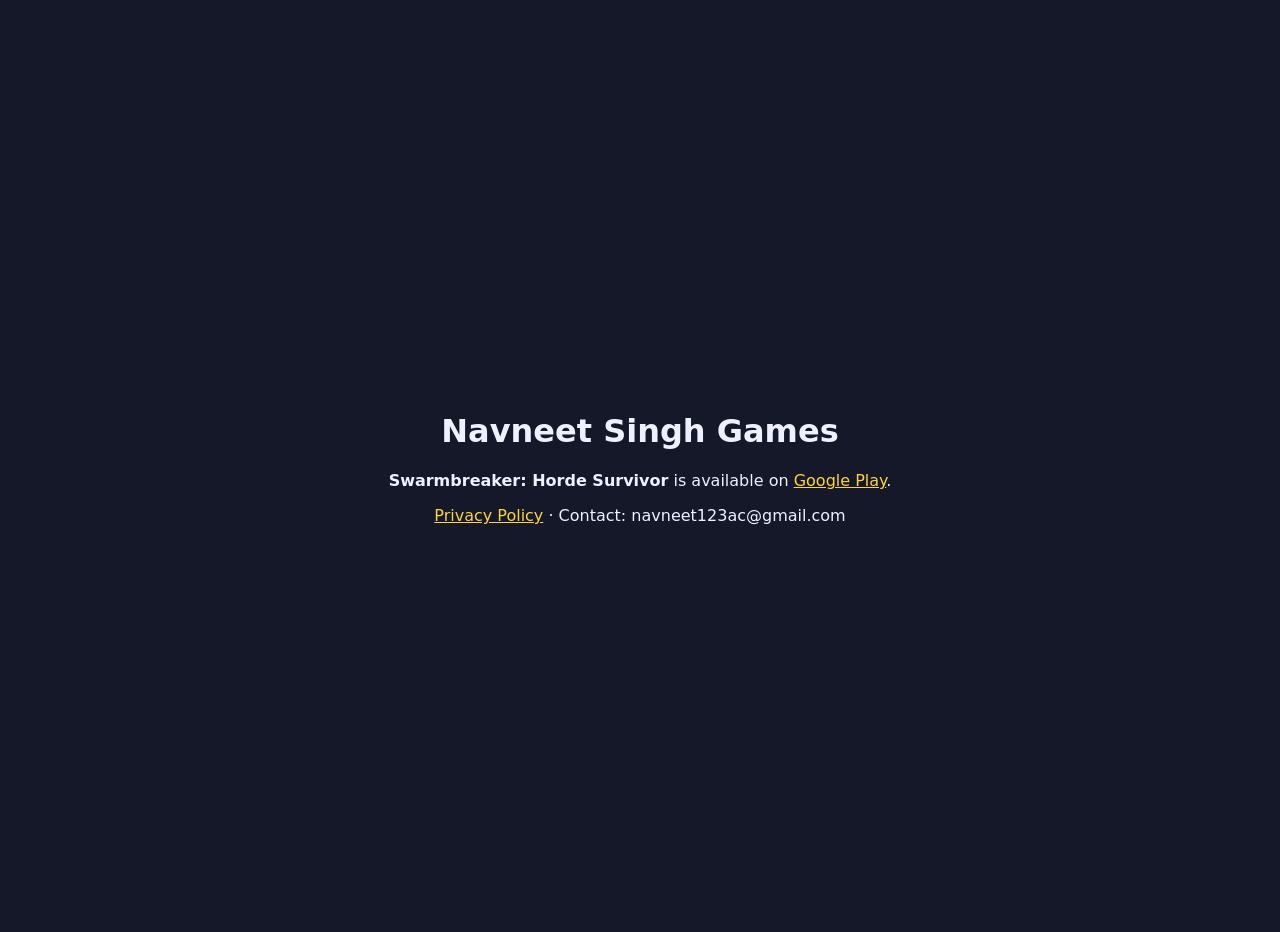
==== index.html @ 2e2926f9 "Developer website with app-ads.txt for AdMob Co-Authored-By: Claude Opus 5.5 <noreply@anthropic.com>" ====
<!doctype html>
<html lang="en">
<head>
<meta charset="utf-8">
<meta name="viewport" content="width=device-width,initial-scale=1">
<title>Navneet Singh Games</title>
<style>
  body { margin: 0; min-height: 100vh; display: flex; align-items: center; justify-content: center; background: #151829; color: #eef1ff; font-family: system-ui, sans-serif; text-align: center; padding: 16px; }
  a { color: #ffd23f; }
</style>
</head>
<body>
<main>
  <h1>Navneet Singh Games</h1>
  <p><b>Swarmbreaker: Horde Survivor</b> is available on
    <a href="https://play.google.com/store/apps/details?id=com.navneet.swarmbreaker">Google Play</a>.</p>
  <p><a href="https://sites.google.com/view/swarmbreakerprivacypolicy/home">Privacy Policy</a> · Contact: navneet123ac@gmail.com</p>
</main>
</body>
</html>
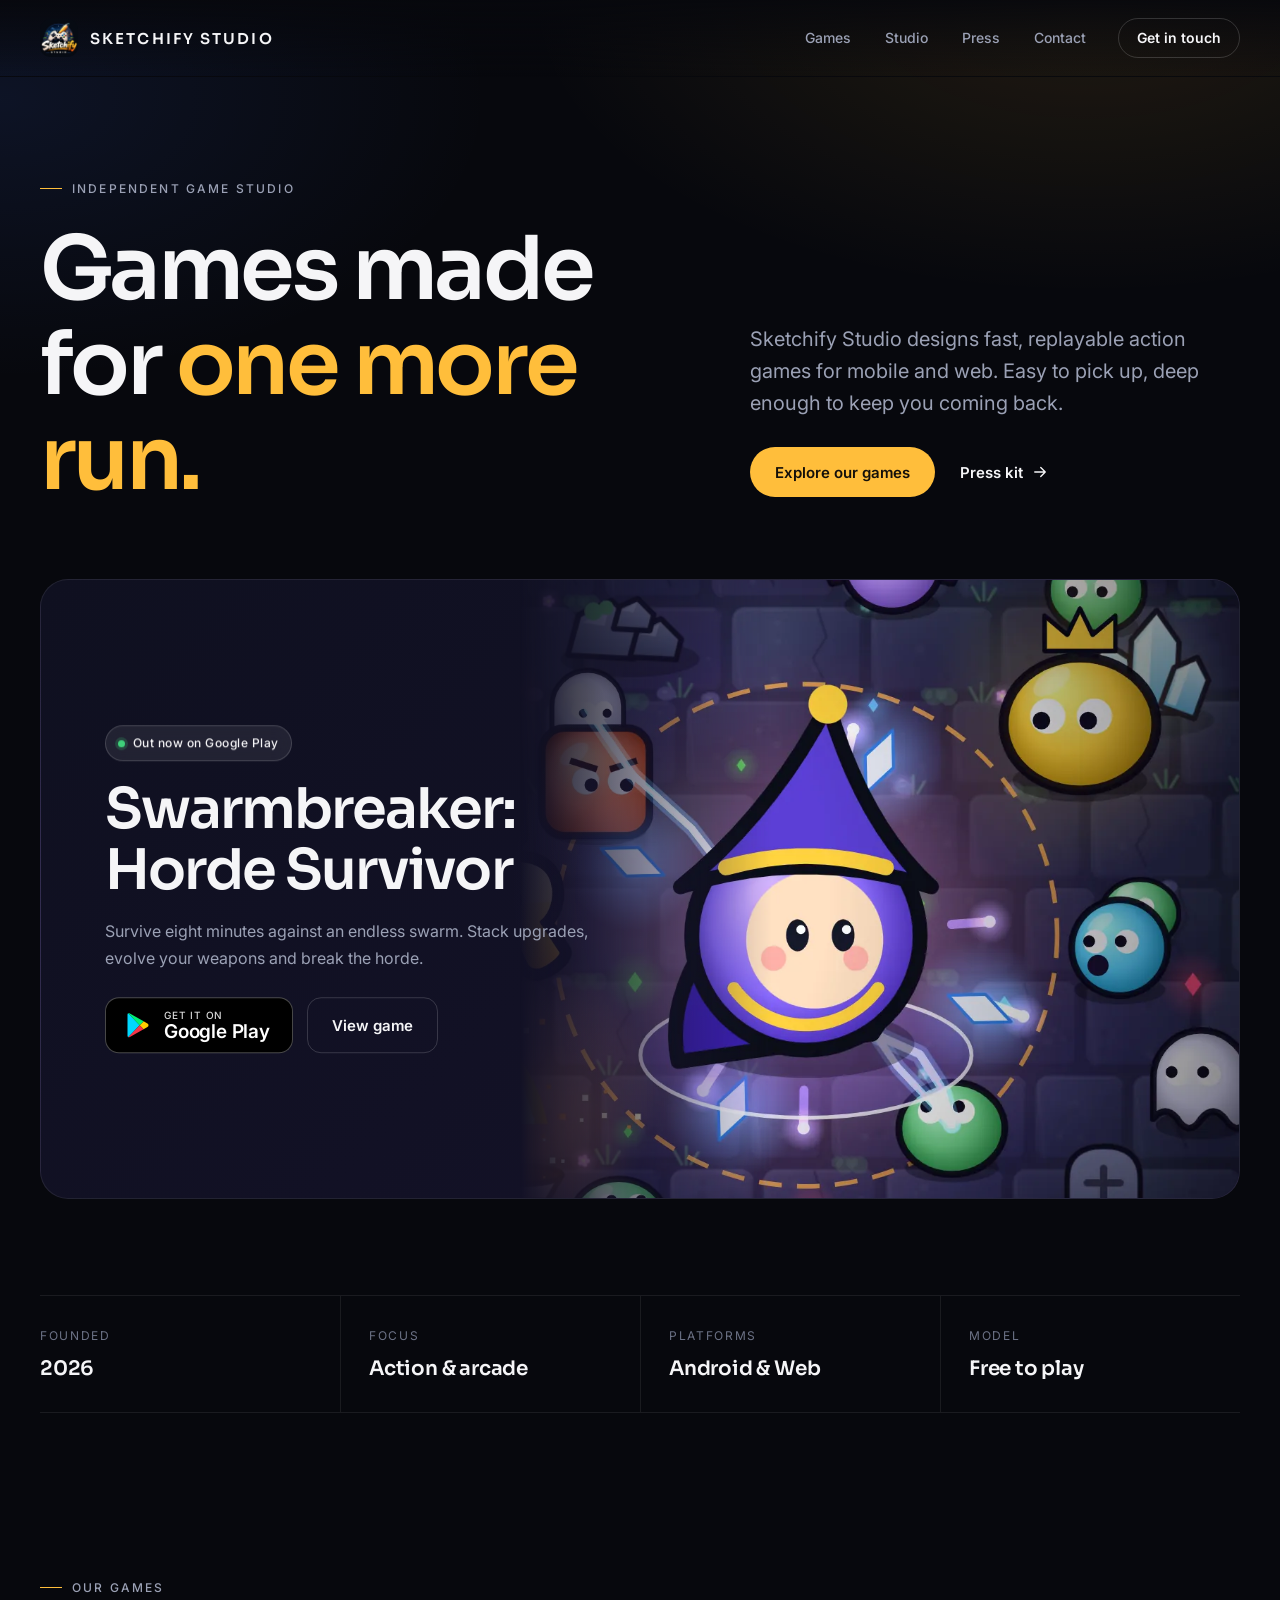
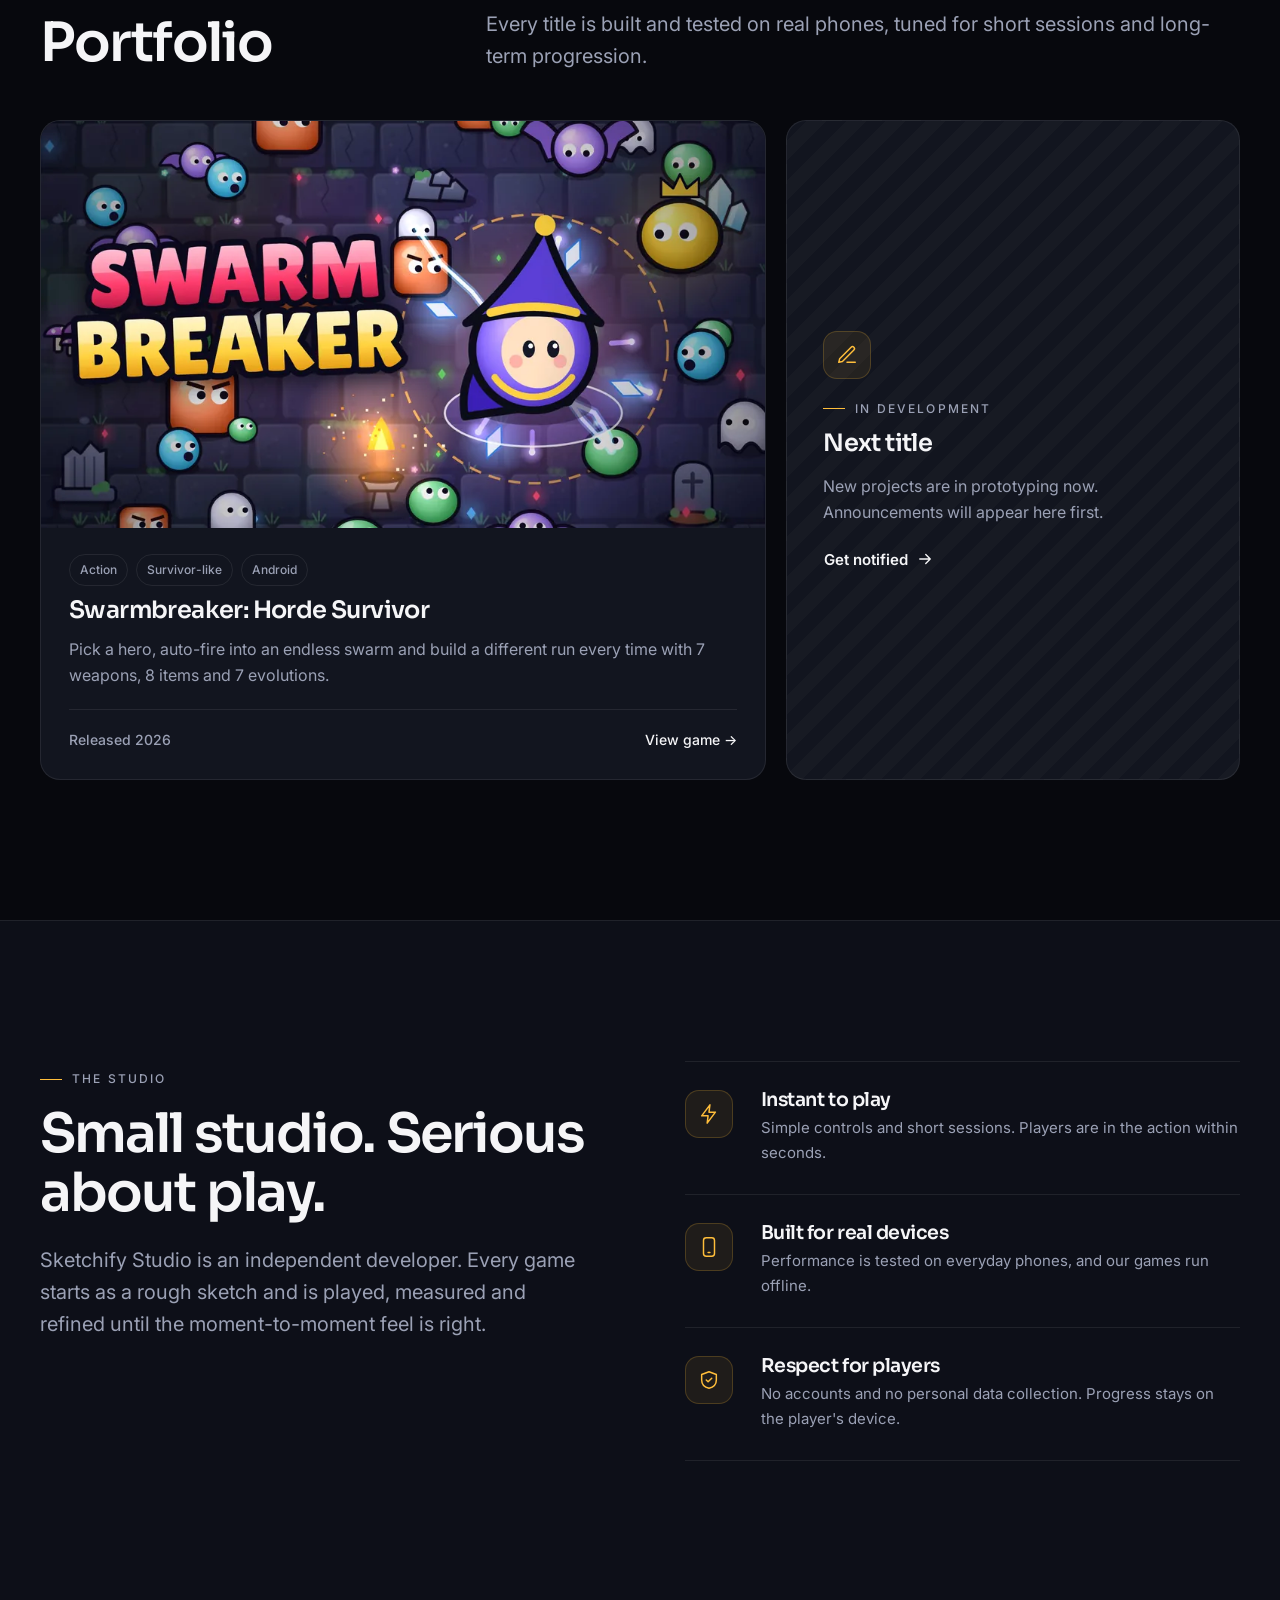
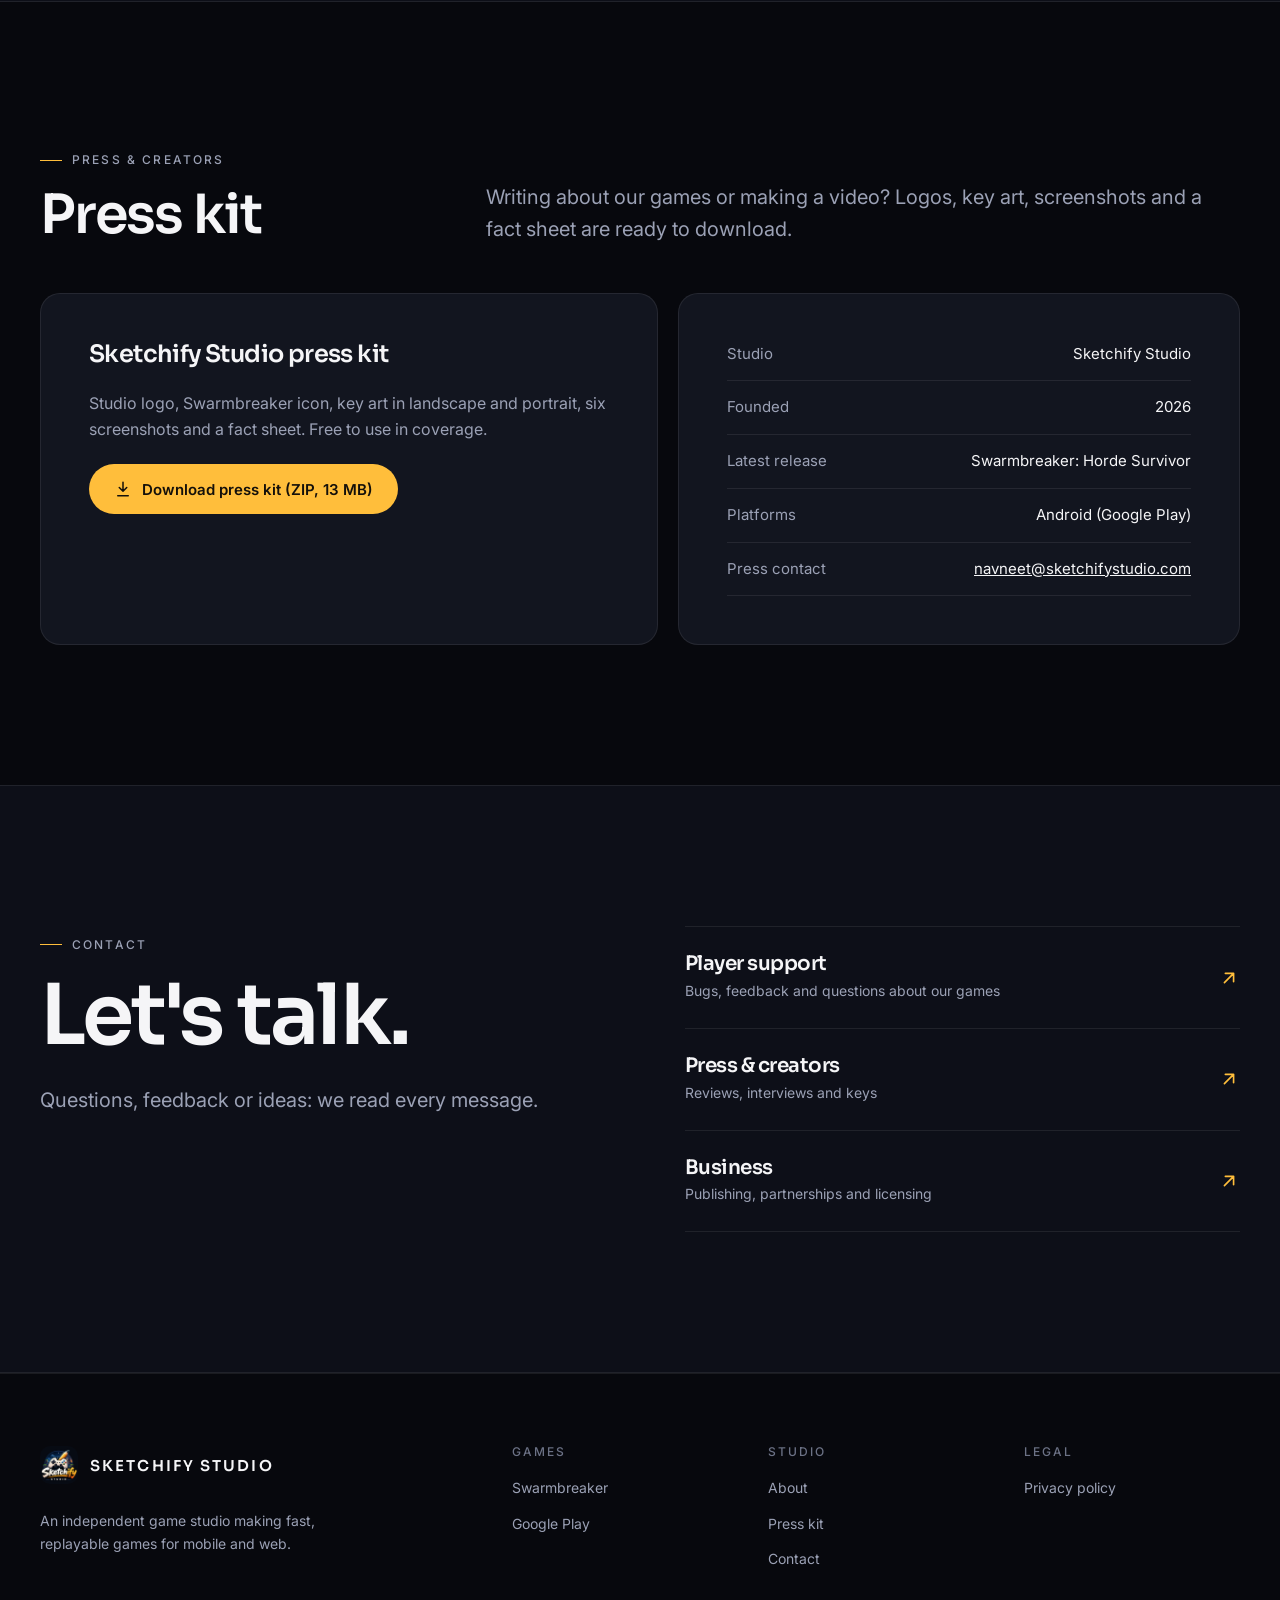
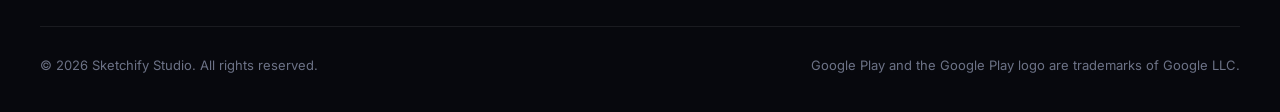
==== commit 97ab6961: "Sketchify Studio website on sketchifystudio.com Studio home page, Swarmbreaker game page with traile" ====
--- a/index.html
+++ b/index.html
@@ -3,18 +3,243 @@
 <head>
 <meta charset="utf-8">
 <meta name="viewport" content="width=device-width,initial-scale=1">
-<title>Navneet Singh Games</title>
-<style>
-  body { margin: 0; min-height: 100vh; display: flex; align-items: center; justify-content: center; background: #151829; color: #eef1ff; font-family: system-ui, sans-serif; text-align: center; padding: 16px; }
-  a { color: #ffd23f; }
-</style>
+<title>Sketchify Studio · Independent Game Studio</title>
+<meta name="description" content="Sketchify Studio is an independent game studio making fast, replayable action games for mobile and web. Play Swarmbreaker: Horde Survivor, out now on Google Play.">
+<meta name="theme-color" content="#07080d">
+<meta name="color-scheme" content="dark">
+<link rel="canonical" href="https://sketchifystudio.com/">
+<meta property="og:url" content="https://sketchifystudio.com/">
+<link rel="icon" href="favicon.png" type="image/png">
+<link rel="apple-touch-icon" href="apple-touch-icon.png">
+
+<meta property="og:type" content="website">
+<meta property="og:site_name" content="Sketchify Studio">
+<meta property="og:title" content="Sketchify Studio · Independent Game Studio">
+<meta property="og:description" content="Fast, replayable action games for mobile and web. Swarmbreaker: Horde Survivor is out now on Google Play.">
+<meta property="og:image" content="https://sketchifystudio.com/assets/img/og-image.jpg">
+<meta name="twitter:card" content="summary_large_image">
+
+<link rel="preconnect" href="https://fonts.googleapis.com">
+<link rel="preconnect" href="https://fonts.gstatic.com" crossorigin>
+<link href="https://fonts.googleapis.com/css2?family=Inter:wght@400;500;600&family=Sora:wght@500;600;700&display=swap" rel="stylesheet">
+<link rel="stylesheet" href="assets/site.css">
+
+<script type="application/ld+json">
+{
+  "@context": "https://schema.org",
+  "@type": "Organization",
+  "name": "Sketchify Studio",
+  "foundingDate": "2026",
+  "url": "https://sketchifystudio.com/",
+  "logo": "https://sketchifystudio.com/assets/img/sketchify-logo.webp",
+  "email": "navneet@sketchifystudio.com"
+}
+</script>
 </head>
 <body>
-<main>
-  <h1>Navneet Singh Games</h1>
-  <p><b>Swarmbreaker: Horde Survivor</b> is available on
-    <a href="https://play.google.com/store/apps/details?id=com.navneet.swarmbreaker">Google Play</a>.</p>
-  <p><a href="https://sites.google.com/view/swarmbreakerprivacypolicy/home">Privacy Policy</a> · Contact: navneet123ac@gmail.com</p>
+<a class="skip" href="#main">Skip to content</a>
+
+<header class="header">
+  <div class="wrap header__inner">
+    <a class="brand" href="./" aria-label="Sketchify Studio, home">
+      <img src="assets/img/sketchify-logo.webp" alt="" width="38" height="38">
+      <span>Sketchify Studio</span>
+    </a>
+    <nav class="nav" id="nav" aria-label="Main">
+      <a href="#games">Games</a>
+      <a href="#studio">Studio</a>
+      <a href="#press">Press</a>
+      <a href="#contact">Contact</a>
+    </nav>
+    <a class="btn btn--outline btn--sm" href="#contact">Get in touch</a>
+    <button class="menu-btn" aria-label="Open menu" aria-controls="nav" aria-expanded="false">
+      <svg viewBox="0 0 24 24" fill="none" stroke="currentColor" stroke-width="1.8" stroke-linecap="round"><path d="M4 7h16M4 12h16M4 17h16"/></svg>
+    </button>
+  </div>
+</header>
+
+<main id="main">
+
+  <!-- Hero -->
+  <section class="hero">
+    <div class="wrap">
+      <div class="hero__grid">
+        <div>
+          <p class="label">Independent game studio</p>
+          <h1>Games made for <span class="accent">one more run.</span></h1>
+        </div>
+        <div class="hero__side">
+          <p class="lead">Sketchify Studio designs fast, replayable action games for mobile and web. Easy to pick up, deep enough to keep you coming back.</p>
+          <div class="hero__actions">
+            <a class="btn btn--primary" href="#games">Explore our games</a>
+            <a class="btn btn--text" href="#press">Press kit
+              <svg viewBox="0 0 24 24" fill="none" stroke="currentColor" stroke-width="1.8" stroke-linecap="round" stroke-linejoin="round"><path d="M5 12h14M13 6l6 6-6 6"/></svg>
+            </a>
+          </div>
+        </div>
+      </div>
+
+      <div class="feature reveal">
+        <img class="feature__art" src="assets/img/swarmbreaker-hero-art.webp" alt="" width="1020" height="1080">
+        <div class="feature__body">
+          <span class="pill"><i></i>Out now on Google Play</span>
+          <h2>Swarmbreaker: Horde Survivor</h2>
+          <p class="muted">Survive eight minutes against an endless swarm. Stack upgrades, evolve your weapons and break the horde.</p>
+          <div class="feature__actions">
+            <a class="store" href="https://play.google.com/store/apps/details?id=com.navneet.swarmbreaker" target="_blank" rel="noopener">
+              <svg viewBox="0 0 24 24" aria-hidden="true"><path fill="#00d7fe" d="M3.6 1.8 13.4 12 3.6 22.2c-.4-.2-.6-.6-.6-1.1V2.9c0-.5.2-.9.6-1.1Z"/><path fill="#ffce00" d="m16.8 8.6 3.3 1.9c1.2.7 1.2 2.3 0 3l-3.3 1.9L13.4 12l3.4-3.4Z"/><path fill="#00f076" d="M3.6 1.8c.4-.2.9-.2 1.4.1l11.8 6.7-3.4 3.4L3.6 1.8Z"/><path fill="#f63448" d="m13.4 12 3.4 3.4L5 22.1c-.5.3-1 .3-1.4.1L13.4 12Z"/></svg>
+              <span><small>Get it on</small>Google Play</span>
+            </a>
+            <a class="btn btn--outline" style="height:56px;border-radius:14px" href="swarmbreaker/">View game</a>
+          </div>
+        </div>
+      </div>
+
+      <dl class="facts reveal">
+        <div><dt>Founded</dt><dd>2026</dd></div>
+        <div><dt>Focus</dt><dd>Action &amp; arcade</dd></div>
+        <div><dt>Platforms</dt><dd>Android &amp; Web</dd></div>
+        <div><dt>Model</dt><dd>Free to play</dd></div>
+      </dl>
+    </div>
+  </section>
+
+  <!-- Games -->
+  <section class="section" id="games">
+    <div class="wrap">
+      <div class="section__head reveal">
+        <div>
+          <p class="label">Our games</p>
+          <h2>Portfolio</h2>
+        </div>
+        <p class="lead">Every title is built and tested on real phones, tuned for short sessions and long-term progression.</p>
+      </div>
+
+      <div class="games">
+        <a class="card reveal" href="swarmbreaker/">
+          <div class="card__media"><img src="assets/img/swarmbreaker-keyart-960.webp" alt="Swarmbreaker key art: a young wizard surrounded by monsters" loading="lazy" width="960" height="540"></div>
+          <div class="card__body">
+            <div class="card__meta"><span class="chip">Action</span><span class="chip">Survivor-like</span><span class="chip">Android</span></div>
+            <h3>Swarmbreaker: Horde Survivor</h3>
+            <p class="muted">Pick a hero, auto-fire into an endless swarm and build a different run every time with 7 weapons, 8 items and 7 evolutions.</p>
+            <div class="card__foot"><span class="muted">Released 2026</span><span>View game →</span></div>
+          </div>
+        </a>
+
+        <div class="card card--soon reveal">
+          <span class="icon-box"><svg viewBox="0 0 24 24" fill="none" stroke="currentColor" stroke-width="1.6" stroke-linecap="round" stroke-linejoin="round"><path d="M12 20h9"/><path d="M16.5 3.5a2.1 2.1 0 0 1 3 3L7 19l-4 1 1-4Z"/></svg></span>
+          <p class="label">In development</p>
+          <h3>Next title</h3>
+          <p class="muted">New projects are in prototyping now. Announcements will appear here first.</p>
+          <a class="btn btn--text" href="#contact" style="margin-top:8px">Get notified
+            <svg viewBox="0 0 24 24" fill="none" stroke="currentColor" stroke-width="1.8" stroke-linecap="round" stroke-linejoin="round"><path d="M5 12h14M13 6l6 6-6 6"/></svg>
+          </a>
+        </div>
+      </div>
+    </div>
+  </section>
+
+  <!-- Studio -->
+  <section class="section section--alt" id="studio">
+    <div class="wrap split">
+      <div class="reveal">
+        <p class="label">The studio</p>
+        <h2>Small studio. Serious about play.</h2>
+        <p class="lead" style="margin-top:22px">Sketchify Studio is an independent developer. Every game starts as a rough sketch and is played, measured and refined until the moment-to-moment feel is right.</p>
+      </div>
+      <ul class="principles reveal">
+        <li>
+          <span class="icon-box"><svg viewBox="0 0 24 24" fill="none" stroke="currentColor" stroke-width="1.6" stroke-linecap="round" stroke-linejoin="round"><path d="M13 2 4 14h7l-1 8 9-12h-7Z"/></svg></span>
+          <div><h3>Instant to play</h3><p>Simple controls and short sessions. Players are in the action within seconds.</p></div>
+        </li>
+        <li>
+          <span class="icon-box"><svg viewBox="0 0 24 24" fill="none" stroke="currentColor" stroke-width="1.6" stroke-linecap="round" stroke-linejoin="round"><rect x="6" y="2" width="12" height="20" rx="3"/><path d="M11 18h2"/></svg></span>
+          <div><h3>Built for real devices</h3><p>Performance is tested on everyday phones, and our games run offline.</p></div>
+        </li>
+        <li>
+          <span class="icon-box"><svg viewBox="0 0 24 24" fill="none" stroke="currentColor" stroke-width="1.6" stroke-linecap="round" stroke-linejoin="round"><path d="M12 3 4 6v6c0 5 3.5 8 8 9 4.5-1 8-4 8-9V6Z"/><path d="m9 12 2 2 4-4"/></svg></span>
+          <div><h3>Respect for players</h3><p>No accounts and no personal data collection. Progress stays on the player's device.</p></div>
+        </li>
+      </ul>
+    </div>
+  </section>
+
+  <!-- Press -->
+  <section class="section" id="press">
+    <div class="wrap">
+      <div class="section__head reveal">
+        <div>
+          <p class="label">Press &amp; creators</p>
+          <h2>Press kit</h2>
+        </div>
+        <p class="lead">Writing about our games or making a video? Logos, key art, screenshots and a fact sheet are ready to download.</p>
+      </div>
+      <div class="press">
+        <div class="press__panel reveal">
+          <h3>Sketchify Studio press kit</h3>
+          <p class="muted">Studio logo, Swarmbreaker icon, key art in landscape and portrait, six screenshots and a fact sheet. Free to use in coverage.</p>
+          <div><a class="btn btn--primary" href="press/sketchify-studio-press-kit.zip" download>
+            <svg viewBox="0 0 24 24" fill="none" stroke="currentColor" stroke-width="2" stroke-linecap="round" stroke-linejoin="round"><path d="M12 3v12M7 10l5 5 5-5M5 21h14"/></svg>
+            Download press kit (ZIP, 13 MB)</a></div>
+        </div>
+        <div class="press__panel reveal">
+          <ul class="press__list">
+            <li><span>Studio</span><span>Sketchify Studio</span></li>
+            <li><span>Founded</span><span>2026</span></li>
+            <li><span>Latest release</span><span>Swarmbreaker: Horde Survivor</span></li>
+            <li><span>Platforms</span><span>Android (Google Play)</span></li>
+            <li><span>Press contact</span><span><a href="mailto:navneet@sketchifystudio.com?subject=Press%20enquiry">navneet@sketchifystudio.com</a></span></li>
+          </ul>
+        </div>
+      </div>
+    </div>
+  </section>
+
+  <!-- Contact -->
+  <section class="section section--alt" id="contact">
+    <div class="wrap contact">
+      <div class="reveal">
+        <p class="label">Contact</p>
+        <h2>Let's talk.</h2>
+        <p class="lead" style="margin-top:22px">Questions, feedback or ideas: we read every message.</p>
+      </div>
+      <div class="contact__rows reveal">
+        <a class="contact__row" href="mailto:navneet@sketchifystudio.com?subject=Player%20support">
+          <div><h3>Player support</h3><p>Bugs, feedback and questions about our games</p></div>
+          <svg viewBox="0 0 24 24" fill="none" stroke="currentColor" stroke-width="1.8" stroke-linecap="round" stroke-linejoin="round"><path d="M7 17 17 7M8 7h9v9"/></svg>
+        </a>
+        <a class="contact__row" href="mailto:navneet@sketchifystudio.com?subject=Press%20enquiry">
+          <div><h3>Press &amp; creators</h3><p>Reviews, interviews and keys</p></div>
+          <svg viewBox="0 0 24 24" fill="none" stroke="currentColor" stroke-width="1.8" stroke-linecap="round" stroke-linejoin="round"><path d="M7 17 17 7M8 7h9v9"/></svg>
+        </a>
+        <a class="contact__row" href="mailto:navneet@sketchifystudio.com?subject=Business%20enquiry">
+          <div><h3>Business</h3><p>Publishing, partnerships and licensing</p></div>
+          <svg viewBox="0 0 24 24" fill="none" stroke="currentColor" stroke-width="1.8" stroke-linecap="round" stroke-linejoin="round"><path d="M7 17 17 7M8 7h9v9"/></svg>
+        </a>
+      </div>
+    </div>
+  </section>
+
 </main>
+
+<footer class="footer">
+  <div class="wrap">
+    <div class="footer__top">
+      <div>
+        <a class="brand" href="./"><img src="assets/img/sketchify-logo.webp" alt="" width="38" height="38"><span>Sketchify Studio</span></a>
+        <p>An independent game studio making fast, replayable games for mobile and web.</p>
+      </div>
+      <div><h4>Games</h4><ul><li><a href="swarmbreaker/">Swarmbreaker</a></li><li><a href="https://play.google.com/store/apps/details?id=com.navneet.swarmbreaker" target="_blank" rel="noopener">Google Play</a></li></ul></div>
+      <div><h4>Studio</h4><ul><li><a href="#studio">About</a></li><li><a href="#press">Press kit</a></li><li><a href="#contact">Contact</a></li></ul></div>
+      <div><h4>Legal</h4><ul><li><a href="swarmbreaker/privacy.html">Privacy policy</a></li></ul></div>
+    </div>
+    <div class="footer__bottom">
+      <span>© <span data-year>2026</span> Sketchify Studio. All rights reserved.</span>
+      <span>Google Play and the Google Play logo are trademarks of Google LLC.</span>
+    </div>
+  </div>
+</footer>
+
+<script src="assets/site.js"></script>
 </body>
 </html>
--- a/assets/site.css
+++ b/assets/site.css
@@ -0,0 +1,248 @@
+/* Sketchify Studio · site styles
+   Palette drawn from the logo: night ink, pencil gold. */
+:root {
+  --bg: #07080d;
+  --bg-2: #0d0f18;
+  --surface: #12151f;
+  --surface-2: #181c29;
+  --line: rgba(255, 255, 255, .08);
+  --line-strong: rgba(255, 255, 255, .16);
+  --text: #f5f5f7;
+  --muted: #9ba1b5;
+  --dim: #6c7286;
+  --accent: #ffbe3b;
+  --accent-2: #ff9a2e;
+  --ok: #3fd07a;
+  --radius: 20px;
+  --head: "Sora", system-ui, sans-serif;
+  --body: "Inter", system-ui, -apple-system, "Segoe UI", sans-serif;
+  --ease: cubic-bezier(.2, .7, .2, 1);
+}
+
+*, *::before, *::after { box-sizing: border-box; }
+html { scroll-behavior: smooth; scroll-padding-top: 80px; }
+body { margin: 0; background: var(--bg); color: var(--text); font: 16px/1.65 var(--body); -webkit-font-smoothing: antialiased; text-rendering: optimizeLegibility; overflow-x: hidden; }
+img, video { display: block; max-width: 100%; }
+a { color: inherit; }
+p { margin: 0; }
+h1, h2, h3, h4 { font-family: var(--head); font-weight: 600; line-height: 1.08; letter-spacing: -.025em; margin: 0; }
+h1 { font-size: clamp(42px, 7vw, 88px); letter-spacing: -.04em; }
+h2 { font-size: clamp(32px, 4.6vw, 54px); letter-spacing: -.035em; }
+h3 { font-size: clamp(20px, 2vw, 24px); }
+::selection { background: var(--accent); color: #111; }
+:focus-visible { outline: 2px solid var(--accent); outline-offset: 3px; border-radius: 6px; }
+
+.wrap { width: min(1200px, 100% - 40px); margin-inline: auto; }
+.muted { color: var(--muted); }
+.lead { font-size: clamp(17px, 1.6vw, 20px); line-height: 1.6; color: var(--muted); max-width: 58ch; }
+.label { display: inline-flex; align-items: center; gap: 10px; font: 500 12px/1 var(--body); letter-spacing: .18em; text-transform: uppercase; color: var(--muted); }
+.label::before { content: ""; width: 22px; height: 1px; background: var(--accent); }
+.accent { color: var(--accent); }
+.skip { position: absolute; left: -999px; top: 10px; z-index: 100; background: var(--accent); color: #111; padding: 8px 14px; border-radius: 8px; }
+.skip:focus { left: 10px; }
+
+/* ---------- Buttons ---------- */
+.btn { display: inline-flex; align-items: center; justify-content: center; gap: 10px; height: 50px; padding: 0 24px; border-radius: 999px; font: 600 15px/1 var(--body); text-decoration: none; border: 1px solid transparent; cursor: pointer; white-space: nowrap; transition: background .2s var(--ease), border-color .2s var(--ease), transform .2s var(--ease), color .2s; }
+.btn svg { width: 18px; height: 18px; flex: none; }
+.btn--primary { background: var(--accent); color: #14100a; }
+.btn--primary:hover { background: #ffcb5e; transform: translateY(-1px); }
+.btn--outline { border-color: var(--line-strong); color: var(--text); }
+.btn--outline:hover { border-color: var(--text); }
+.btn--sm { height: 40px; padding: 0 18px; font-size: 14px; }
+.btn--text { padding: 0; height: auto; color: var(--text); gap: 8px; }
+.btn--text svg { transition: transform .2s var(--ease); }
+.btn--text:hover svg { transform: translateX(4px); }
+
+/* Store badge (black, as store badges usually are) */
+.store { display: inline-flex; align-items: center; gap: 12px; height: 56px; padding: 0 22px 0 18px; border-radius: 14px; background: #000; border: 1px solid rgba(255, 255, 255, .28); color: #fff; text-decoration: none; transition: border-color .2s, transform .2s var(--ease); }
+.store:hover { border-color: #fff; transform: translateY(-1px); }
+.store svg { width: 28px; height: 28px; }
+.store span { display: flex; flex-direction: column; font: 600 19px/1.05 var(--body); letter-spacing: -.01em; }
+.store small { font: 500 10px/1.3 var(--body); letter-spacing: .08em; text-transform: uppercase; opacity: .85; }
+
+/* ---------- Header ---------- */
+.header { position: fixed; inset: 0 0 auto; z-index: 50; background: linear-gradient(180deg, rgba(7, 8, 13, .9), rgba(7, 8, 13, 0)); transition: background .3s, border-color .3s, backdrop-filter .3s; border-bottom: 1px solid transparent; }
+.header.is-scrolled { background: rgba(7, 8, 13, .82); backdrop-filter: saturate(160%) blur(16px); -webkit-backdrop-filter: saturate(160%) blur(16px); border-color: var(--line); }
+.header__inner { display: flex; align-items: center; height: 76px; gap: 32px; }
+.brand { display: inline-flex; align-items: center; gap: 12px; text-decoration: none; }
+.brand img { width: 38px; height: 38px; border-radius: 10px; }
+.brand span { font: 600 15px/1 var(--head); letter-spacing: .14em; text-transform: uppercase; }
+.nav { display: flex; gap: 34px; margin-left: auto; }
+.nav a { position: relative; text-decoration: none; font-size: 14px; font-weight: 500; color: var(--muted); transition: color .2s; }
+.nav a:hover, .nav a[aria-current] { color: var(--text); }
+.nav a[aria-current]::after { content: ""; position: absolute; left: 0; right: 0; bottom: -6px; height: 1px; background: var(--accent); }
+.menu-btn { display: none; margin-left: auto; width: 44px; height: 44px; border-radius: 12px; border: 1px solid var(--line-strong); background: transparent; color: var(--text); cursor: pointer; }
+.menu-btn svg { width: 20px; height: 20px; margin: auto; }
+
+/* ---------- Hero ---------- */
+.hero { position: relative; padding: 170px 0 0; isolation: isolate; }
+.hero::before { content: ""; position: absolute; inset: 0 0 30%; z-index: -1; background: radial-gradient(800px 420px at 85% 0%, rgba(255, 190, 59, .10), transparent 70%), radial-gradient(700px 400px at 0% 10%, rgba(70, 120, 255, .10), transparent 70%); }
+.hero__grid { display: grid; grid-template-columns: 1.35fr 1fr; gap: 48px; align-items: end; }
+.hero h1 { margin-top: 26px; }
+.hero__side { display: grid; gap: 28px; padding-bottom: 10px; }
+.hero__actions { display: flex; flex-wrap: wrap; align-items: center; gap: 24px; }
+
+/* Featured banner */
+.feature { position: relative; display: block; margin-top: 72px; border-radius: 28px; overflow: hidden; border: 1px solid var(--line); min-height: clamp(420px, 52vw, 620px); text-decoration: none; isolation: isolate; }
+.feature { background: radial-gradient(700px 500px at 80% 50%, rgba(124, 92, 255, .22), transparent 70%), linear-gradient(135deg, #0f1020, #15122a); }
+.feature__art { position: absolute; top: 0; right: 0; bottom: 0; z-index: -1; width: 60%; height: 100%; object-fit: cover; object-position: center; -webkit-mask-image: linear-gradient(90deg, transparent 0%, #000 35%); mask-image: linear-gradient(90deg, transparent 0%, #000 35%); transition: transform 1.2s var(--ease); }
+.feature:hover .feature__art { transform: scale(1.025); }
+.feature__body { position: absolute; left: clamp(24px, 5vw, 64px); top: 50%; transform: translateY(-50%); width: min(500px, 46%); display: grid; gap: 18px; }
+.feature__body h2 { font-size: clamp(32px, 4.4vw, 56px); }
+.feature__actions { display: flex; flex-wrap: wrap; gap: 14px; margin-top: 8px; }
+.pill { display: inline-flex; align-items: center; gap: 8px; width: fit-content; padding: 7px 12px; border-radius: 999px; background: rgba(255, 255, 255, .08); border: 1px solid var(--line-strong); backdrop-filter: blur(8px); font-size: 12px; font-weight: 500; letter-spacing: .04em; }
+.pill i { width: 7px; height: 7px; border-radius: 50%; background: var(--ok); box-shadow: 0 0 0 3px rgba(63, 208, 122, .2); }
+
+/* Facts strip */
+.facts { display: grid; grid-template-columns: repeat(4, 1fr); border-block: 1px solid var(--line); margin-top: 96px; }
+.facts div { padding: 30px 28px; border-left: 1px solid var(--line); }
+.facts div:first-child { border-left: 0; padding-left: 0; }
+.facts dt { font-size: 12px; letter-spacing: .14em; text-transform: uppercase; color: var(--dim); margin-bottom: 10px; }
+.facts dd { margin: 0; font: 600 20px/1.3 var(--head); letter-spacing: -.01em; }
+
+/* ---------- Sections ---------- */
+.section { padding: clamp(80px, 11vw, 140px) 0; }
+.section--alt { background: var(--bg-2); border-block: 1px solid var(--line); }
+.section__head { display: flex; justify-content: space-between; align-items: end; gap: 32px; margin-bottom: 48px; }
+.section__head h2 { margin-top: 18px; }
+.section__head .lead { margin-top: 18px; }
+
+/* Games grid */
+.games { display: grid; grid-template-columns: 1.6fr 1fr; gap: 20px; }
+.card { position: relative; display: flex; flex-direction: column; border-radius: var(--radius); background: var(--surface); border: 1px solid var(--line); overflow: hidden; text-decoration: none; transition: border-color .25s, transform .35s var(--ease); }
+a.card:hover { border-color: var(--line-strong); transform: translateY(-4px); }
+.card__media { aspect-ratio: 16 / 9; overflow: hidden; background: #000; }
+.card__media img { width: 100%; height: 100%; object-fit: cover; transition: transform .8s var(--ease); }
+a.card:hover .card__media img { transform: scale(1.04); }
+.card__body { padding: 26px 28px 28px; display: grid; gap: 12px; }
+.card__meta { display: flex; flex-wrap: wrap; gap: 8px; }
+.chip { font-size: 12px; font-weight: 500; color: var(--muted); padding: 5px 10px; border-radius: 999px; border: 1px solid var(--line); }
+.card__foot { display: flex; justify-content: space-between; align-items: center; margin-top: 8px; padding-top: 18px; border-top: 1px solid var(--line); font-size: 14px; font-weight: 500; }
+.card--soon { justify-content: center; align-items: flex-start; padding: 36px; gap: 16px; background: repeating-linear-gradient(135deg, transparent 0 14px, rgba(255, 255, 255, .018) 14px 28px), var(--surface); }
+.card--soon .icon-box { margin-bottom: 8px; }
+
+/* Studio */
+.split { display: grid; grid-template-columns: 1fr 1fr; gap: clamp(40px, 7vw, 96px); align-items: start; }
+.split h2 { margin-top: 18px; }
+.principles { list-style: none; padding: 0; margin: 0; display: grid; }
+.principles li { display: grid; grid-template-columns: 56px 1fr; gap: 20px; padding: 28px 0; border-top: 1px solid var(--line); }
+.principles li:last-child { border-bottom: 1px solid var(--line); }
+.principles h3 { font-size: 19px; margin-bottom: 6px; }
+.principles p { color: var(--muted); font-size: 15px; }
+.icon-box { display: grid; place-items: center; width: 48px; height: 48px; border-radius: 14px; background: rgba(255, 190, 59, .08); border: 1px solid rgba(255, 190, 59, .2); color: var(--accent); }
+.icon-box svg { width: 22px; height: 22px; }
+
+/* Press */
+.press { display: grid; grid-template-columns: 1.1fr 1fr; gap: 20px; }
+.press__panel { padding: clamp(28px, 4vw, 48px); border-radius: var(--radius); background: var(--surface); border: 1px solid var(--line); display: grid; gap: 22px; align-content: start; }
+.press__list { list-style: none; padding: 0; margin: 0; display: grid; }
+.press__list li { display: flex; justify-content: space-between; gap: 16px; padding: 14px 0; border-bottom: 1px solid var(--line); font-size: 15px; }
+.press__list li:first-child { padding-top: 0; }
+.press__list li span:first-child { color: var(--muted); }
+.press__list li span:last-child { text-align: right; }
+
+/* Contact */
+.contact { display: grid; grid-template-columns: 1fr 1fr; gap: clamp(40px, 7vw, 96px); }
+.contact h2 { font-size: clamp(44px, 7vw, 84px); margin-top: 18px; }
+.contact__rows { display: grid; }
+.contact__row { display: flex; justify-content: space-between; align-items: center; gap: 20px; padding: 26px 0; border-top: 1px solid var(--line); text-decoration: none; transition: padding .25s var(--ease); }
+.contact__row:last-child { border-bottom: 1px solid var(--line); }
+.contact__row:hover { padding-left: 10px; }
+.contact__row h3 { font-size: 20px; margin-bottom: 4px; }
+.contact__row p { color: var(--muted); font-size: 14px; }
+.contact__row svg { width: 22px; height: 22px; flex: none; color: var(--accent); transition: transform .25s var(--ease); }
+.contact__row:hover svg { transform: translate(3px, -3px); }
+
+/* ---------- Footer ---------- */
+.footer { border-top: 1px solid var(--line); padding: 72px 0 36px; font-size: 14px; }
+.footer__top { display: grid; grid-template-columns: 2fr 1fr 1fr 1fr; gap: 40px; padding-bottom: 56px; }
+.footer__top p { color: var(--muted); max-width: 34ch; margin-top: 18px; }
+.footer h4 { font: 500 12px/1 var(--body); letter-spacing: .16em; text-transform: uppercase; color: var(--dim); margin-bottom: 18px; }
+.footer ul { list-style: none; padding: 0; margin: 0; display: grid; gap: 12px; }
+.footer ul a { color: var(--muted); text-decoration: none; transition: color .2s; }
+.footer ul a:hover { color: var(--text); }
+.footer__bottom { display: flex; flex-wrap: wrap; justify-content: space-between; gap: 12px; padding-top: 28px; border-top: 1px solid var(--line); color: var(--dim); font-size: 13px; }
+
+/* ---------- Game page ---------- */
+.game-hero { position: relative; min-height: min(92vh, 860px); display: flex; align-items: flex-end; padding: 140px 0 72px; isolation: isolate; overflow: hidden; }
+.game-hero { background: radial-gradient(900px 600px at 80% 40%, rgba(124, 92, 255, .2), transparent 70%); }
+.game-hero__art { position: absolute; top: 0; right: 0; bottom: 0; z-index: -2; width: 58%; height: 100%; object-fit: cover; object-position: center; -webkit-mask-image: linear-gradient(90deg, transparent 0%, #000 35%); mask-image: linear-gradient(90deg, transparent 0%, #000 35%); }
+.game-hero::after { content: ""; position: absolute; inset: 0; z-index: -1; background: linear-gradient(0deg, var(--bg) 0%, transparent 30%); }
+.game-hero__body { max-width: 600px; display: grid; gap: 22px; }
+.game-hero__title { display: flex; align-items: center; gap: 20px; }
+.game-hero__title img { width: 84px; height: 84px; border-radius: 20px; box-shadow: 0 10px 30px rgba(0, 0, 0, .5); }
+.game-hero h1 { font-size: clamp(40px, 6vw, 76px); }
+.game-hero__actions { display: flex; flex-wrap: wrap; align-items: center; gap: 16px; margin-top: 6px; }
+.trailer { border-radius: 24px; overflow: hidden; border: 1px solid var(--line); background: #000; aspect-ratio: 16 / 9; }
+.trailer video { width: 100%; height: 100%; object-fit: cover; }
+.feature-list { list-style: none; margin: 0; padding: 0; display: grid; grid-template-columns: 1fr 1fr; gap: 1px; background: var(--line); border: 1px solid var(--line); border-radius: var(--radius); overflow: hidden; }
+.feature-list li { background: var(--surface); padding: 26px; display: grid; gap: 6px; }
+.feature-list b { font: 600 17px/1.3 var(--head); }
+.feature-list span { color: var(--muted); font-size: 15px; }
+.specs { display: grid; grid-template-columns: repeat(3, 1fr); gap: 0; border-top: 1px solid var(--line); }
+.specs div { padding: 22px 0; border-bottom: 1px solid var(--line); }
+.specs dt { font-size: 12px; letter-spacing: .14em; text-transform: uppercase; color: var(--dim); margin-bottom: 6px; }
+.specs dd { margin: 0; font-weight: 500; }
+.gallery { display: grid; grid-template-columns: repeat(3, 1fr); gap: 16px; }
+.shot { padding: 0; border: 1px solid var(--line); border-radius: 16px; overflow: hidden; cursor: zoom-in; background: var(--surface); }
+.shot img { width: 100%; height: auto; aspect-ratio: 16 / 9; object-fit: cover; transition: transform .6s var(--ease); }
+.shot:hover img { transform: scale(1.04); }
+.cta-band { position: relative; border-radius: 28px; overflow: hidden; padding: clamp(40px, 6vw, 80px); border: 1px solid var(--line); background: radial-gradient(600px 300px at 100% 100%, rgba(255, 190, 59, .14), transparent 70%), var(--surface); display: flex; justify-content: space-between; align-items: center; gap: 32px; flex-wrap: wrap; }
+.cta-band h2 { font-size: clamp(30px, 4vw, 48px); max-width: 16ch; }
+
+/* Lightbox */
+.lightbox { padding: 0; border: 0; background: transparent; max-width: min(1280px, 94vw); overflow: visible; }
+.lightbox::backdrop { background: rgba(4, 5, 9, .92); backdrop-filter: blur(4px); }
+.lightbox img { border-radius: 14px; width: 100%; height: auto; }
+.lightbox__close { position: absolute; top: -52px; right: 0; width: 42px; height: 42px; border-radius: 50%; border: 1px solid var(--line-strong); background: transparent; color: #fff; font-size: 22px; cursor: pointer; }
+
+/* Document pages (privacy) */
+.doc { max-width: 760px; padding: 150px 0 100px; }
+.doc h1 { font-size: clamp(36px, 5vw, 56px); margin: 18px 0 10px; }
+.doc h2 { font-size: 22px; letter-spacing: -.015em; margin: 44px 0 12px; }
+.doc p, .doc li { color: var(--muted); margin-bottom: 12px; }
+.doc strong { color: var(--text); font-weight: 600; }
+.doc a { color: var(--accent); }
+.doc .card { display: block; background: var(--surface); border: 1px solid var(--line); border-radius: 16px; padding: 22px 24px; margin-top: 28px; color: var(--text); }
+
+/* Reveal on scroll */
+.reveal { opacity: 0; transform: translateY(24px); transition: opacity .9s var(--ease), transform .9s var(--ease); }
+.reveal.is-in { opacity: 1; transform: none; }
+
+/* ---------- Responsive ---------- */
+@media (max-width: 960px) {
+  .hero__grid, .split, .contact, .press, .games { grid-template-columns: 1fr; }
+  .facts { grid-template-columns: 1fr 1fr; }
+  .facts div:nth-child(3) { border-left: 0; padding-left: 0; }
+  .facts div:nth-child(n+3) { border-top: 1px solid var(--line); }
+  .footer__top { grid-template-columns: 1fr 1fr 1fr; }
+  .footer__top > :first-child { grid-column: 1 / -1; }
+  .section__head { flex-direction: column; align-items: flex-start; }
+}
+@media (max-width: 760px) {
+  .nav { display: none; position: absolute; top: 76px; left: 0; right: 0; flex-direction: column; gap: 0; padding: 8px 20px 20px; background: var(--bg); border-bottom: 1px solid var(--line); }
+  .nav.is-open { display: flex; }
+  .nav a { padding: 14px 0; font-size: 16px; border-bottom: 1px solid var(--line); }
+  .nav a[aria-current]::after { display: none; }
+  .menu-btn { display: grid; }
+  .header .btn--sm { display: none; }
+  .header { background: rgba(7, 8, 13, .9); backdrop-filter: blur(14px); -webkit-backdrop-filter: blur(14px); border-color: var(--line); }
+  .hero { padding-top: 130px; }
+  .feature { margin-top: 48px; min-height: 0; display: flex; flex-direction: column; }
+  .feature__art { position: relative; width: 100%; height: auto; aspect-ratio: 1 / .85; object-position: center 30%; -webkit-mask-image: linear-gradient(0deg, transparent 0%, #000 35%); mask-image: linear-gradient(0deg, transparent 0%, #000 35%); }
+  .feature__body { position: relative; left: auto; top: auto; transform: none; width: auto; padding: 0 22px 28px; margin-top: -40px; }
+  .facts { margin-top: 64px; }
+  .facts div { padding: 22px 16px; }
+  .gallery { grid-template-columns: 1fr 1fr; gap: 10px; }
+  .feature-list, .specs { grid-template-columns: 1fr; }
+  .game-hero { padding-top: 110px; min-height: 0; }
+  .game-hero__art { width: 100%; height: 52vh; bottom: auto; object-position: center 30%; -webkit-mask-image: linear-gradient(0deg, transparent 0%, #000 40%); mask-image: linear-gradient(0deg, transparent 0%, #000 40%); }
+  .game-hero::after { display: none; }
+  .game-hero__body { padding-top: 32vh; }
+  .footer__top { grid-template-columns: 1fr 1fr; }
+}
+@media (prefers-reduced-motion: reduce) {
+  html { scroll-behavior: auto; }
+  *, *::before, *::after { transition: none !important; animation: none !important; }
+  .reveal { opacity: 1; transform: none; }
+}
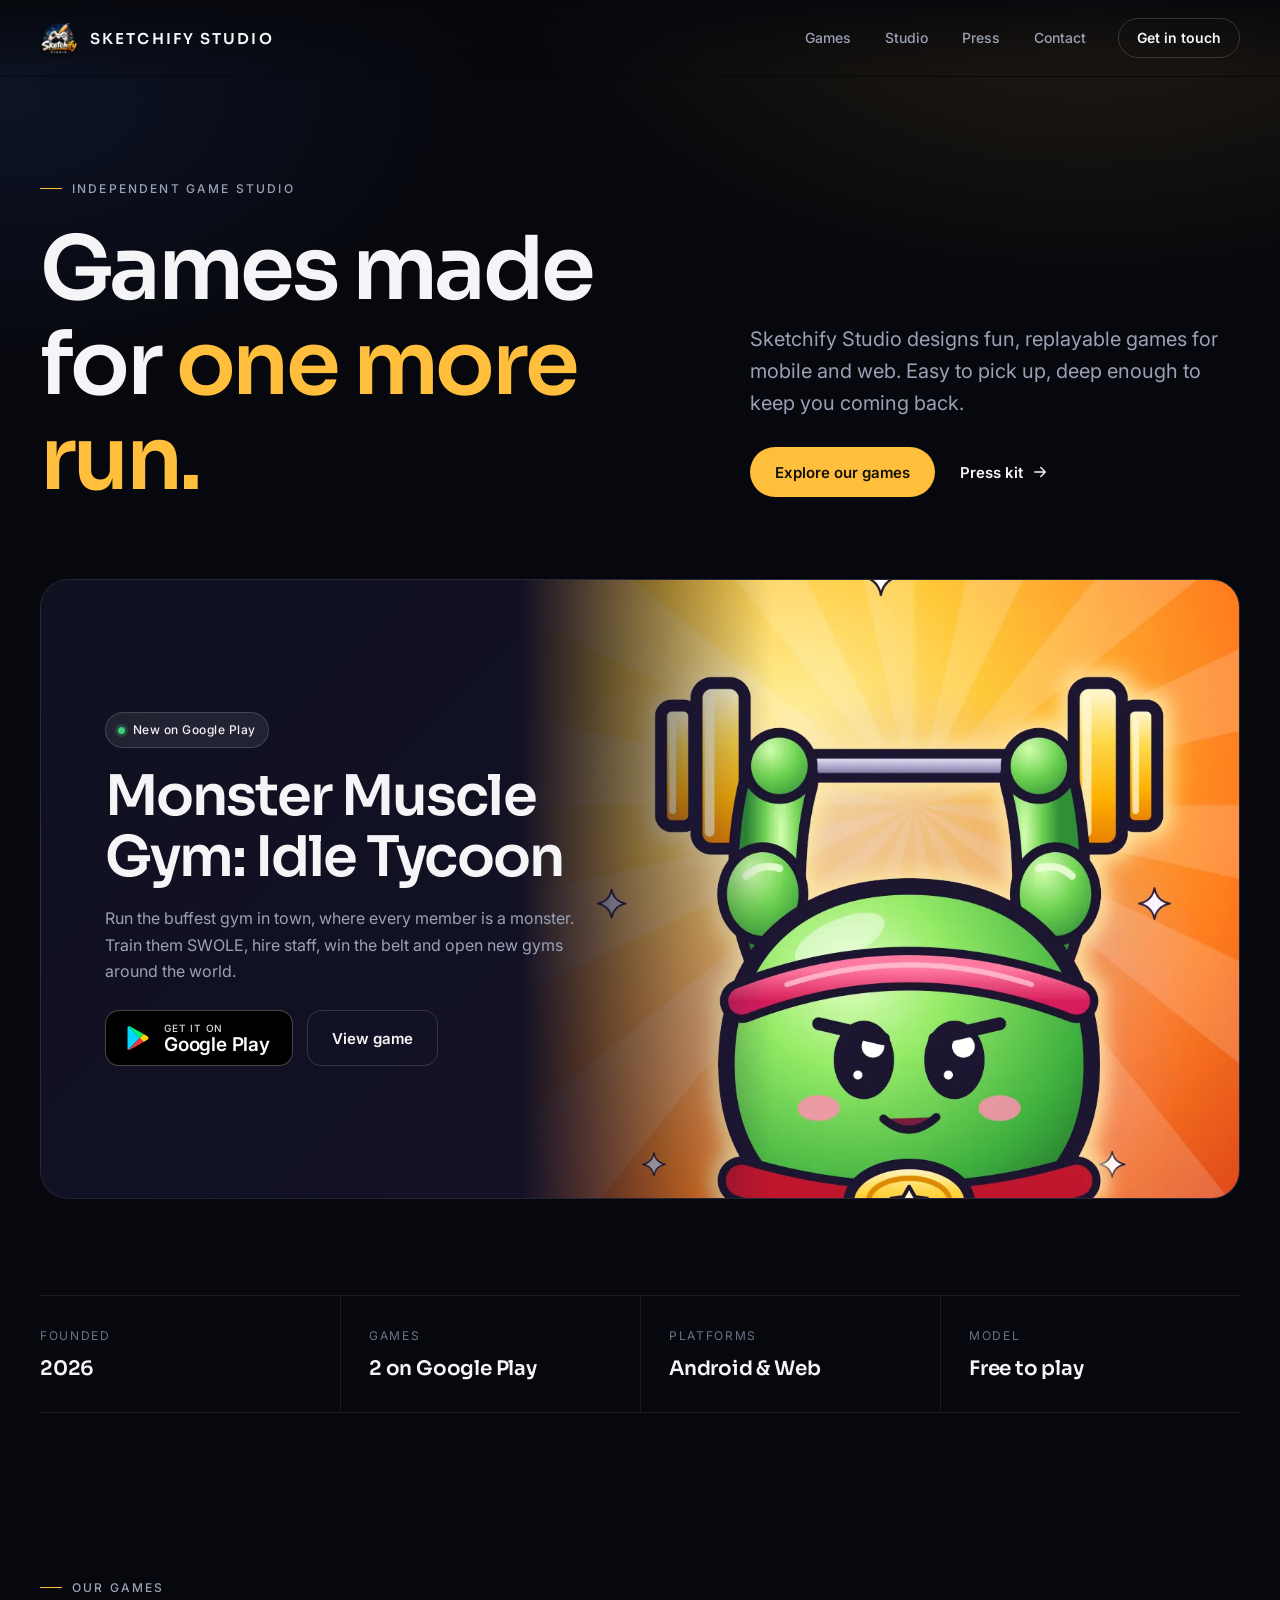
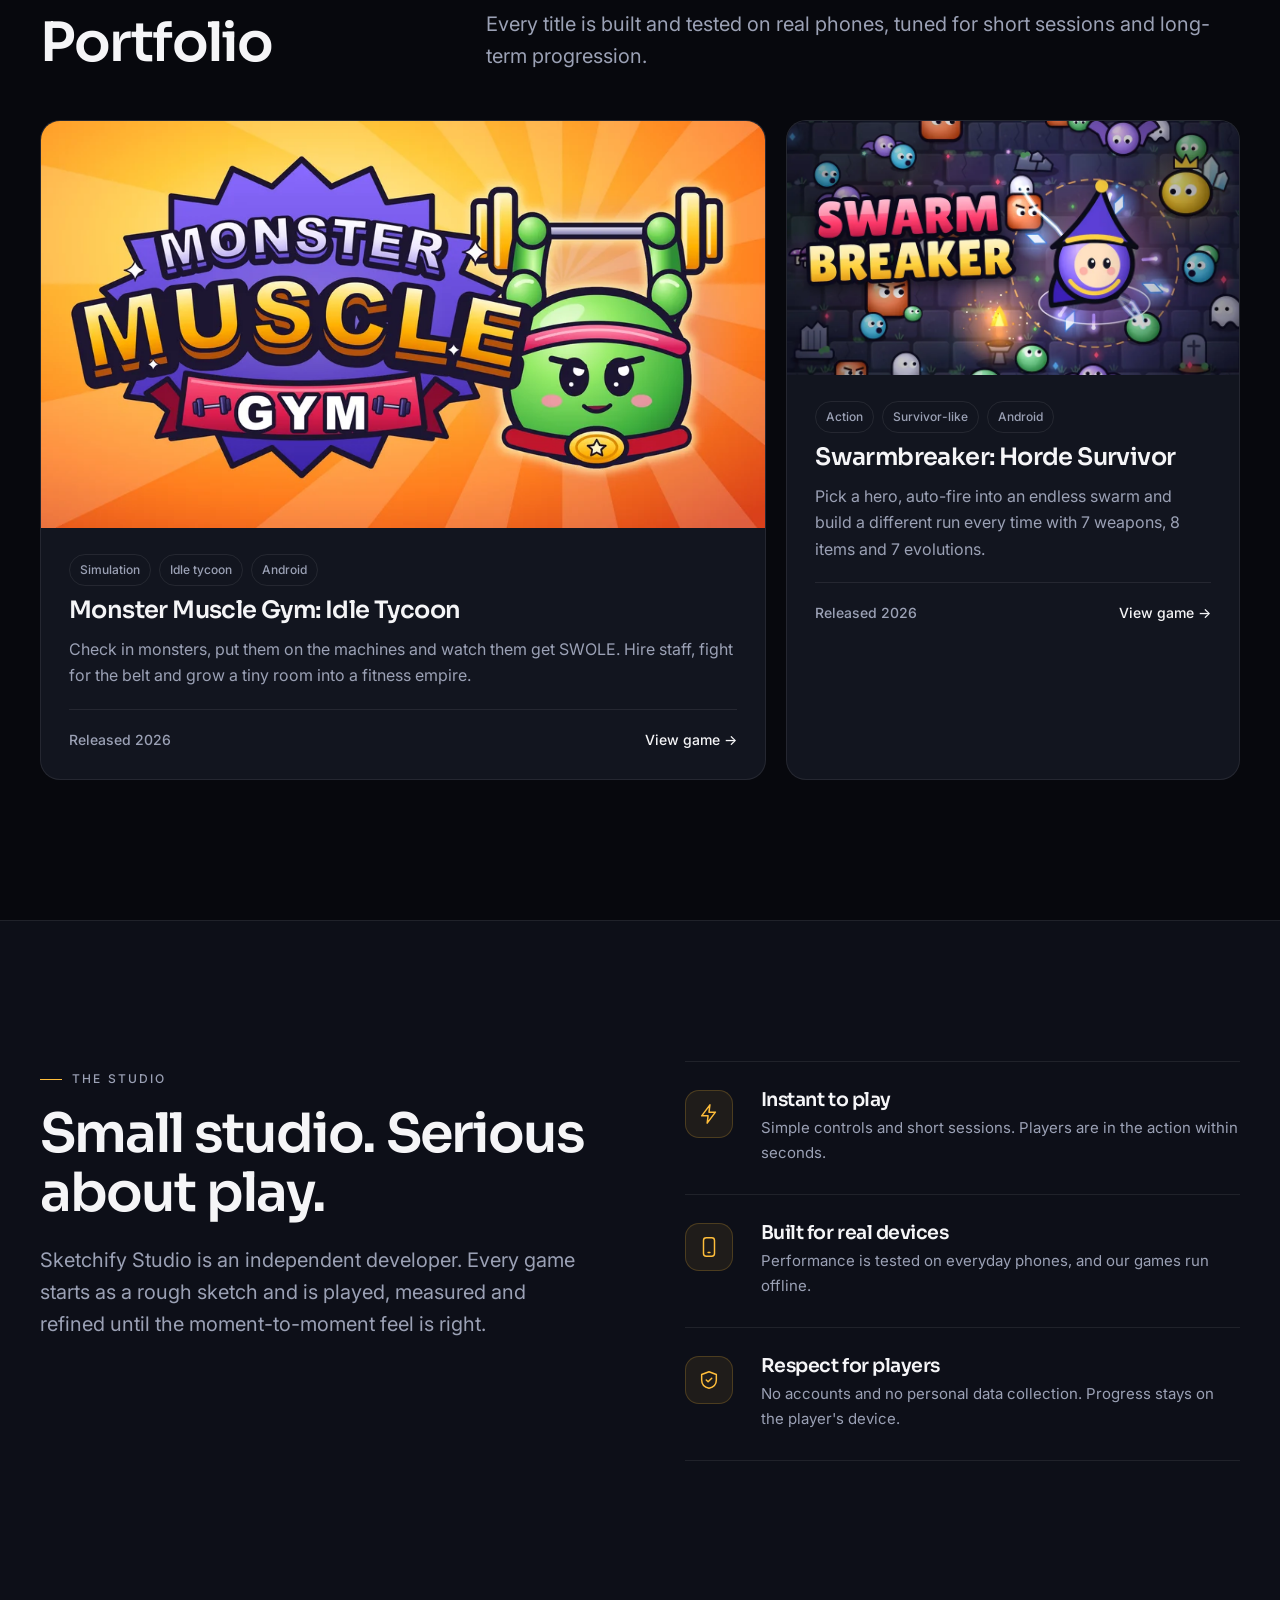
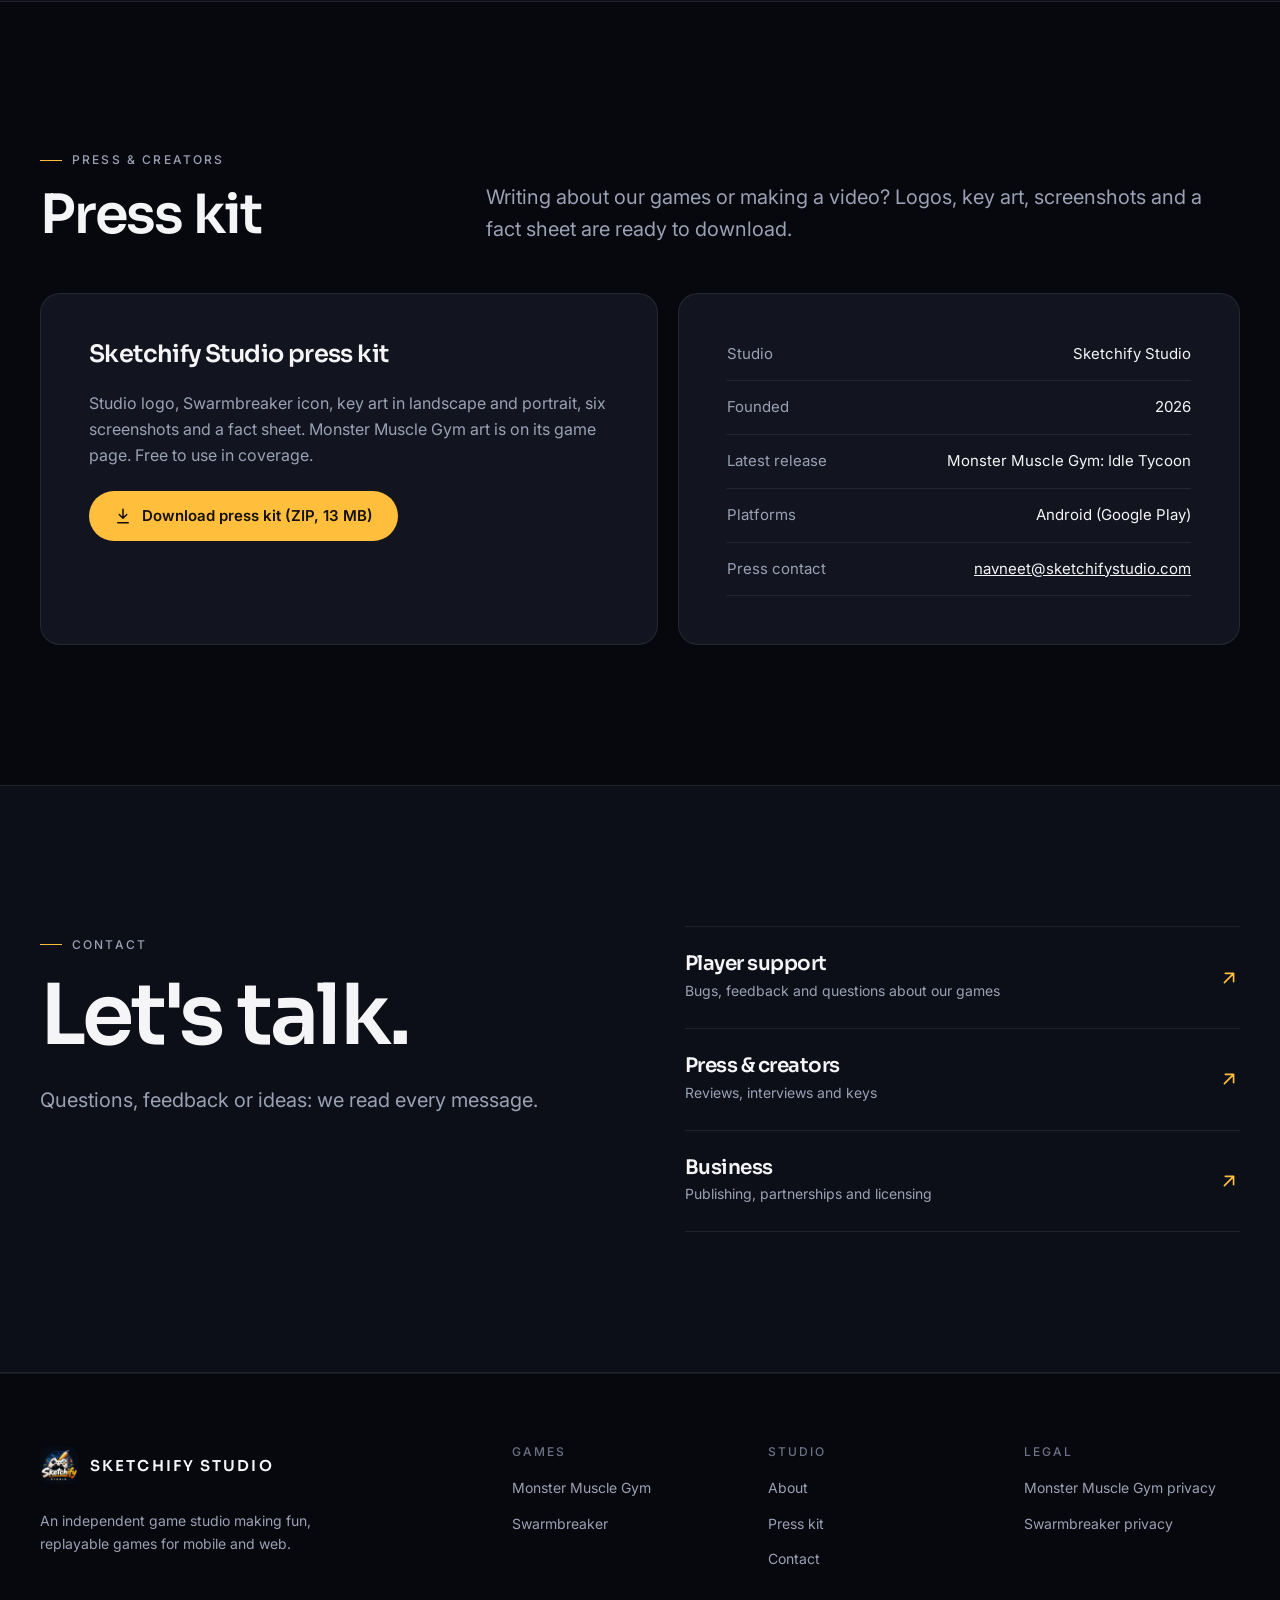
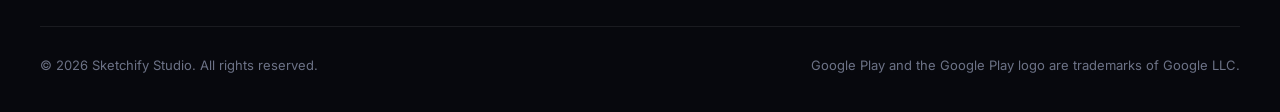
==== commit 39624ac1: "Monster Muscle Gym is live: game page, featured on home, links and sitemap Co-Authored-By: Claude Op" ====
--- a/index.html
+++ b/index.html
@@ -4,7 +4,7 @@
 <meta charset="utf-8">
 <meta name="viewport" content="width=device-width,initial-scale=1">
 <title>Sketchify Studio · Independent Game Studio</title>
-<meta name="description" content="Sketchify Studio is an independent game studio making fast, replayable action games for mobile and web. Play Swarmbreaker: Horde Survivor, out now on Google Play.">
+<meta name="description" content="Sketchify Studio is an independent game studio making fun, replayable games for mobile and web. Play Monster Muscle Gym: Idle Tycoon and Swarmbreaker: Horde Survivor, out now on Google Play.">
 <meta name="theme-color" content="#07080d">
 <meta name="color-scheme" content="dark">
 <link rel="canonical" href="https://sketchifystudio.com/">
@@ -15,7 +15,7 @@
 <meta property="og:type" content="website">
 <meta property="og:site_name" content="Sketchify Studio">
 <meta property="og:title" content="Sketchify Studio · Independent Game Studio">
-<meta property="og:description" content="Fast, replayable action games for mobile and web. Swarmbreaker: Horde Survivor is out now on Google Play.">
+<meta property="og:description" content="Fun, replayable games for mobile and web. Monster Muscle Gym and Swarmbreaker are out now on Google Play.">
 <meta property="og:image" content="https://sketchifystudio.com/assets/img/og-image.jpg">
 <meta name="twitter:card" content="summary_large_image">
 
@@ -69,7 +69,7 @@
           <h1>Games made for <span class="accent">one more run.</span></h1>
         </div>
         <div class="hero__side">
-          <p class="lead">Sketchify Studio designs fast, replayable action games for mobile and web. Easy to pick up, deep enough to keep you coming back.</p>
+          <p class="lead">Sketchify Studio designs fun, replayable games for mobile and web. Easy to pick up, deep enough to keep you coming back.</p>
           <div class="hero__actions">
             <a class="btn btn--primary" href="#games">Explore our games</a>
             <a class="btn btn--text" href="#press">Press kit
@@ -80,24 +80,24 @@
       </div>
 
       <div class="feature reveal">
-        <img class="feature__art" src="assets/img/swarmbreaker-hero-art.webp" alt="" width="1020" height="1080">
+        <img class="feature__art" src="assets/img/monster-gym-hero-art.webp" alt="" width="1020" height="1080">
         <div class="feature__body">
-          <span class="pill"><i></i>Out now on Google Play</span>
-          <h2>Swarmbreaker: Horde Survivor</h2>
-          <p class="muted">Survive eight minutes against an endless swarm. Stack upgrades, evolve your weapons and break the horde.</p>
+          <span class="pill"><i></i>New on Google Play</span>
+          <h2>Monster Muscle Gym: Idle Tycoon</h2>
+          <p class="muted">Run the buffest gym in town, where every member is a monster. Train them SWOLE, hire staff, win the belt and open new gyms around the world.</p>
           <div class="feature__actions">
-            <a class="store" href="https://play.google.com/store/apps/details?id=com.navneet.swarmbreaker" target="_blank" rel="noopener">
+            <a class="store" href="https://play.google.com/store/apps/details?id=com.navneet.monstergym" target="_blank" rel="noopener">
               <svg viewBox="0 0 24 24" aria-hidden="true"><path fill="#00d7fe" d="M3.6 1.8 13.4 12 3.6 22.2c-.4-.2-.6-.6-.6-1.1V2.9c0-.5.2-.9.6-1.1Z"/><path fill="#ffce00" d="m16.8 8.6 3.3 1.9c1.2.7 1.2 2.3 0 3l-3.3 1.9L13.4 12l3.4-3.4Z"/><path fill="#00f076" d="M3.6 1.8c.4-.2.9-.2 1.4.1l11.8 6.7-3.4 3.4L3.6 1.8Z"/><path fill="#f63448" d="m13.4 12 3.4 3.4L5 22.1c-.5.3-1 .3-1.4.1L13.4 12Z"/></svg>
               <span><small>Get it on</small>Google Play</span>
             </a>
-            <a class="btn btn--outline" style="height:56px;border-radius:14px" href="swarmbreaker/">View game</a>
+            <a class="btn btn--outline" style="height:56px;border-radius:14px" href="monster-gym/">View game</a>
           </div>
         </div>
       </div>
 
       <dl class="facts reveal">
         <div><dt>Founded</dt><dd>2026</dd></div>
-        <div><dt>Focus</dt><dd>Action &amp; arcade</dd></div>
+        <div><dt>Games</dt><dd>2 on Google Play</dd></div>
         <div><dt>Platforms</dt><dd>Android &amp; Web</dd></div>
         <div><dt>Model</dt><dd>Free to play</dd></div>
       </dl>
@@ -116,6 +116,16 @@
       </div>
 
       <div class="games">
+        <a class="card reveal" href="monster-gym/">
+          <div class="card__media"><img src="assets/img/monster-gym-keyart-960.webp" alt="Monster Muscle Gym key art: a green monster lifting a golden barbell" loading="lazy" width="960" height="540"></div>
+          <div class="card__body">
+            <div class="card__meta"><span class="chip">Simulation</span><span class="chip">Idle tycoon</span><span class="chip">Android</span></div>
+            <h3>Monster Muscle Gym: Idle Tycoon</h3>
+            <p class="muted">Check in monsters, put them on the machines and watch them get SWOLE. Hire staff, fight for the belt and grow a tiny room into a fitness empire.</p>
+            <div class="card__foot"><span class="muted">Released 2026</span><span>View game →</span></div>
+          </div>
+        </a>
+
         <a class="card reveal" href="swarmbreaker/">
           <div class="card__media"><img src="assets/img/swarmbreaker-keyart-960.webp" alt="Swarmbreaker key art: a young wizard surrounded by monsters" loading="lazy" width="960" height="540"></div>
           <div class="card__body">
@@ -125,16 +135,6 @@
             <div class="card__foot"><span class="muted">Released 2026</span><span>View game →</span></div>
           </div>
         </a>
-
-        <div class="card card--soon reveal">
-          <span class="icon-box"><svg viewBox="0 0 24 24" fill="none" stroke="currentColor" stroke-width="1.6" stroke-linecap="round" stroke-linejoin="round"><path d="M12 20h9"/><path d="M16.5 3.5a2.1 2.1 0 0 1 3 3L7 19l-4 1 1-4Z"/></svg></span>
-          <p class="label">In development</p>
-          <h3>Next title</h3>
-          <p class="muted">New projects are in prototyping now. Announcements will appear here first.</p>
-          <a class="btn btn--text" href="#contact" style="margin-top:8px">Get notified
-            <svg viewBox="0 0 24 24" fill="none" stroke="currentColor" stroke-width="1.8" stroke-linecap="round" stroke-linejoin="round"><path d="M5 12h14M13 6l6 6-6 6"/></svg>
-          </a>
-        </div>
       </div>
     </div>
   </section>
@@ -177,7 +177,7 @@
       <div class="press">
         <div class="press__panel reveal">
           <h3>Sketchify Studio press kit</h3>
-          <p class="muted">Studio logo, Swarmbreaker icon, key art in landscape and portrait, six screenshots and a fact sheet. Free to use in coverage.</p>
+          <p class="muted">Studio logo, Swarmbreaker icon, key art in landscape and portrait, six screenshots and a fact sheet. Monster Muscle Gym art is on its game page. Free to use in coverage.</p>
           <div><a class="btn btn--primary" href="press/sketchify-studio-press-kit.zip" download>
             <svg viewBox="0 0 24 24" fill="none" stroke="currentColor" stroke-width="2" stroke-linecap="round" stroke-linejoin="round"><path d="M12 3v12M7 10l5 5 5-5M5 21h14"/></svg>
             Download press kit (ZIP, 13 MB)</a></div>
@@ -186,7 +186,7 @@
           <ul class="press__list">
             <li><span>Studio</span><span>Sketchify Studio</span></li>
             <li><span>Founded</span><span>2026</span></li>
-            <li><span>Latest release</span><span>Swarmbreaker: Horde Survivor</span></li>
+            <li><span>Latest release</span><span>Monster Muscle Gym: Idle Tycoon</span></li>
             <li><span>Platforms</span><span>Android (Google Play)</span></li>
             <li><span>Press contact</span><span><a href="mailto:navneet@sketchifystudio.com?subject=Press%20enquiry">navneet@sketchifystudio.com</a></span></li>
           </ul>
@@ -227,11 +227,11 @@
     <div class="footer__top">
       <div>
         <a class="brand" href="./"><img src="assets/img/sketchify-logo.webp" alt="" width="38" height="38"><span>Sketchify Studio</span></a>
-        <p>An independent game studio making fast, replayable games for mobile and web.</p>
-      </div>
-      <div><h4>Games</h4><ul><li><a href="swarmbreaker/">Swarmbreaker</a></li><li><a href="https://play.google.com/store/apps/details?id=com.navneet.swarmbreaker" target="_blank" rel="noopener">Google Play</a></li></ul></div>
+        <p>An independent game studio making fun, replayable games for mobile and web.</p>
+      </div>
+      <div><h4>Games</h4><ul><li><a href="monster-gym/">Monster Muscle Gym</a></li><li><a href="swarmbreaker/">Swarmbreaker</a></li></ul></div>
       <div><h4>Studio</h4><ul><li><a href="#studio">About</a></li><li><a href="#press">Press kit</a></li><li><a href="#contact">Contact</a></li></ul></div>
-      <div><h4>Legal</h4><ul><li><a href="swarmbreaker/privacy.html">Privacy policy</a></li></ul></div>
+      <div><h4>Legal</h4><ul><li><a href="monster-gym/privacy.html">Monster Muscle Gym privacy</a></li><li><a href="swarmbreaker/privacy.html">Swarmbreaker privacy</a></li></ul></div>
     </div>
     <div class="footer__bottom">
       <span>© <span data-year>2026</span> Sketchify Studio. All rights reserved.</span>
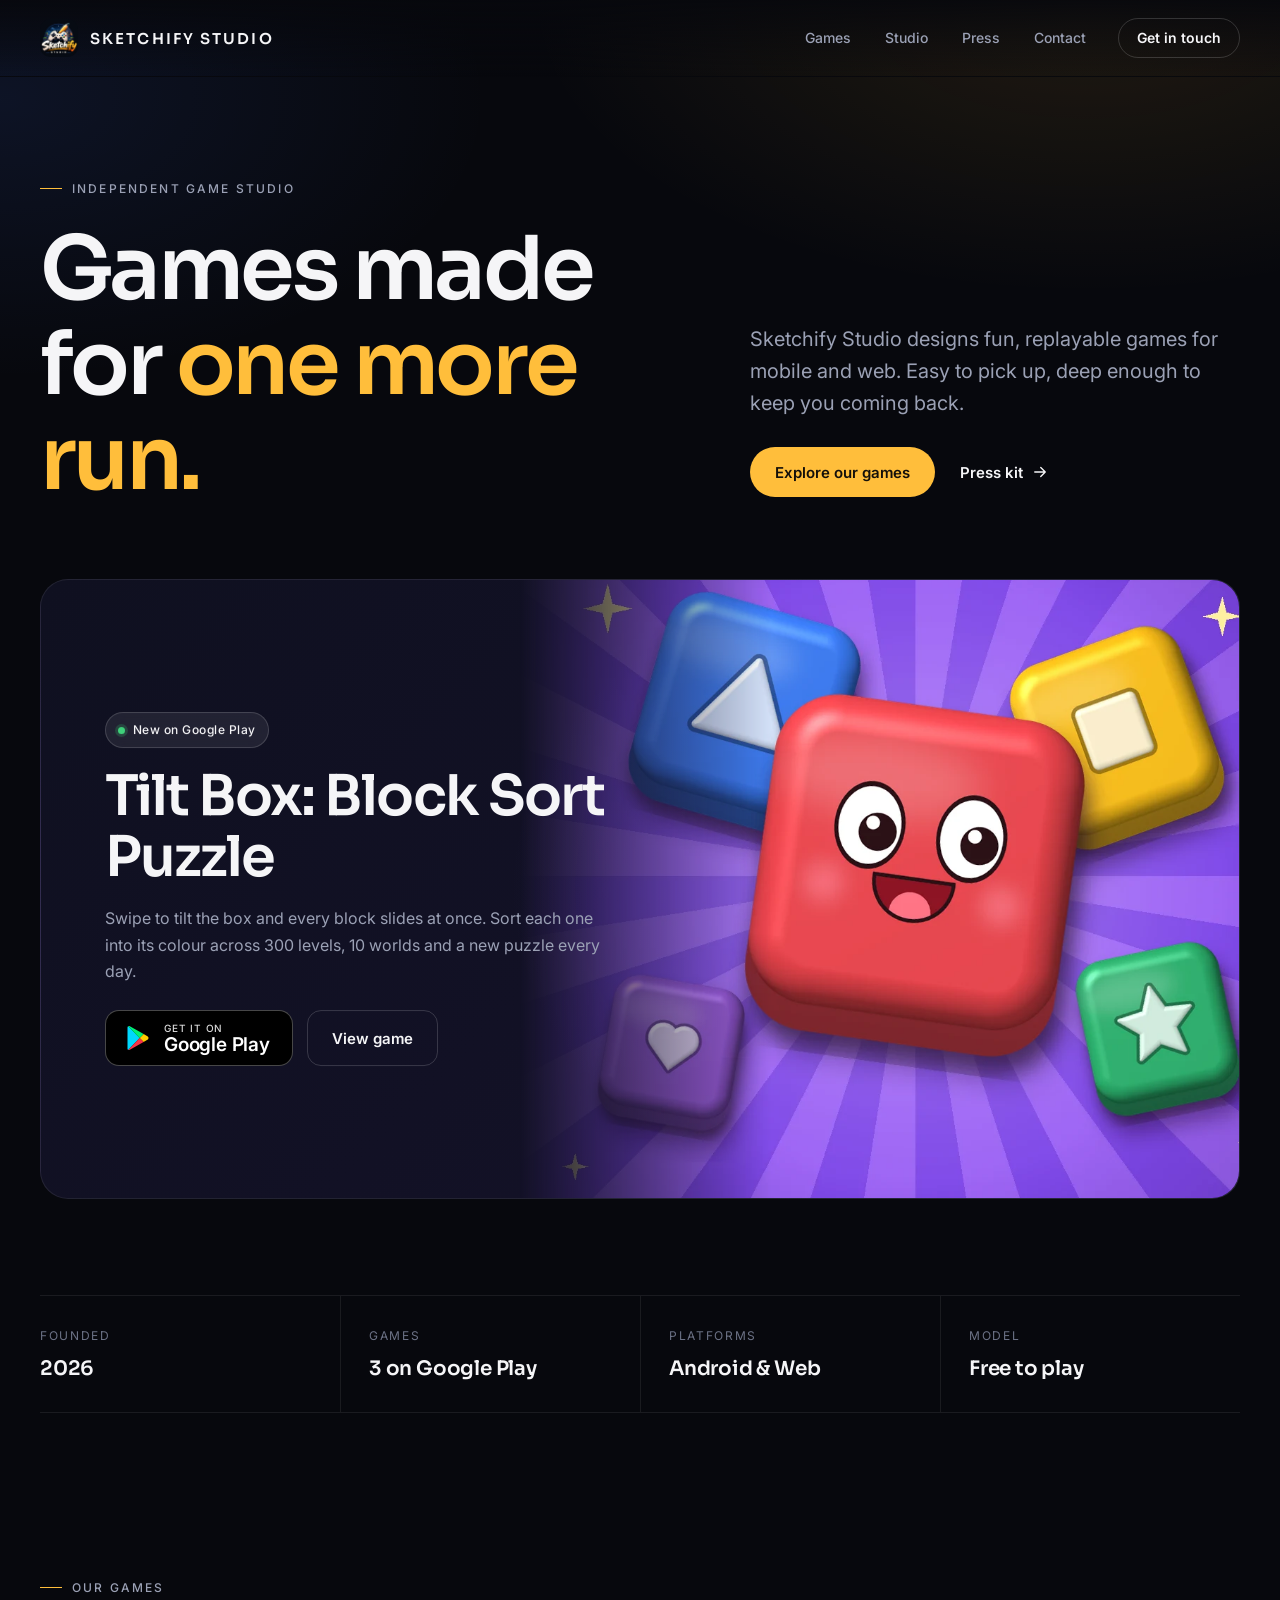
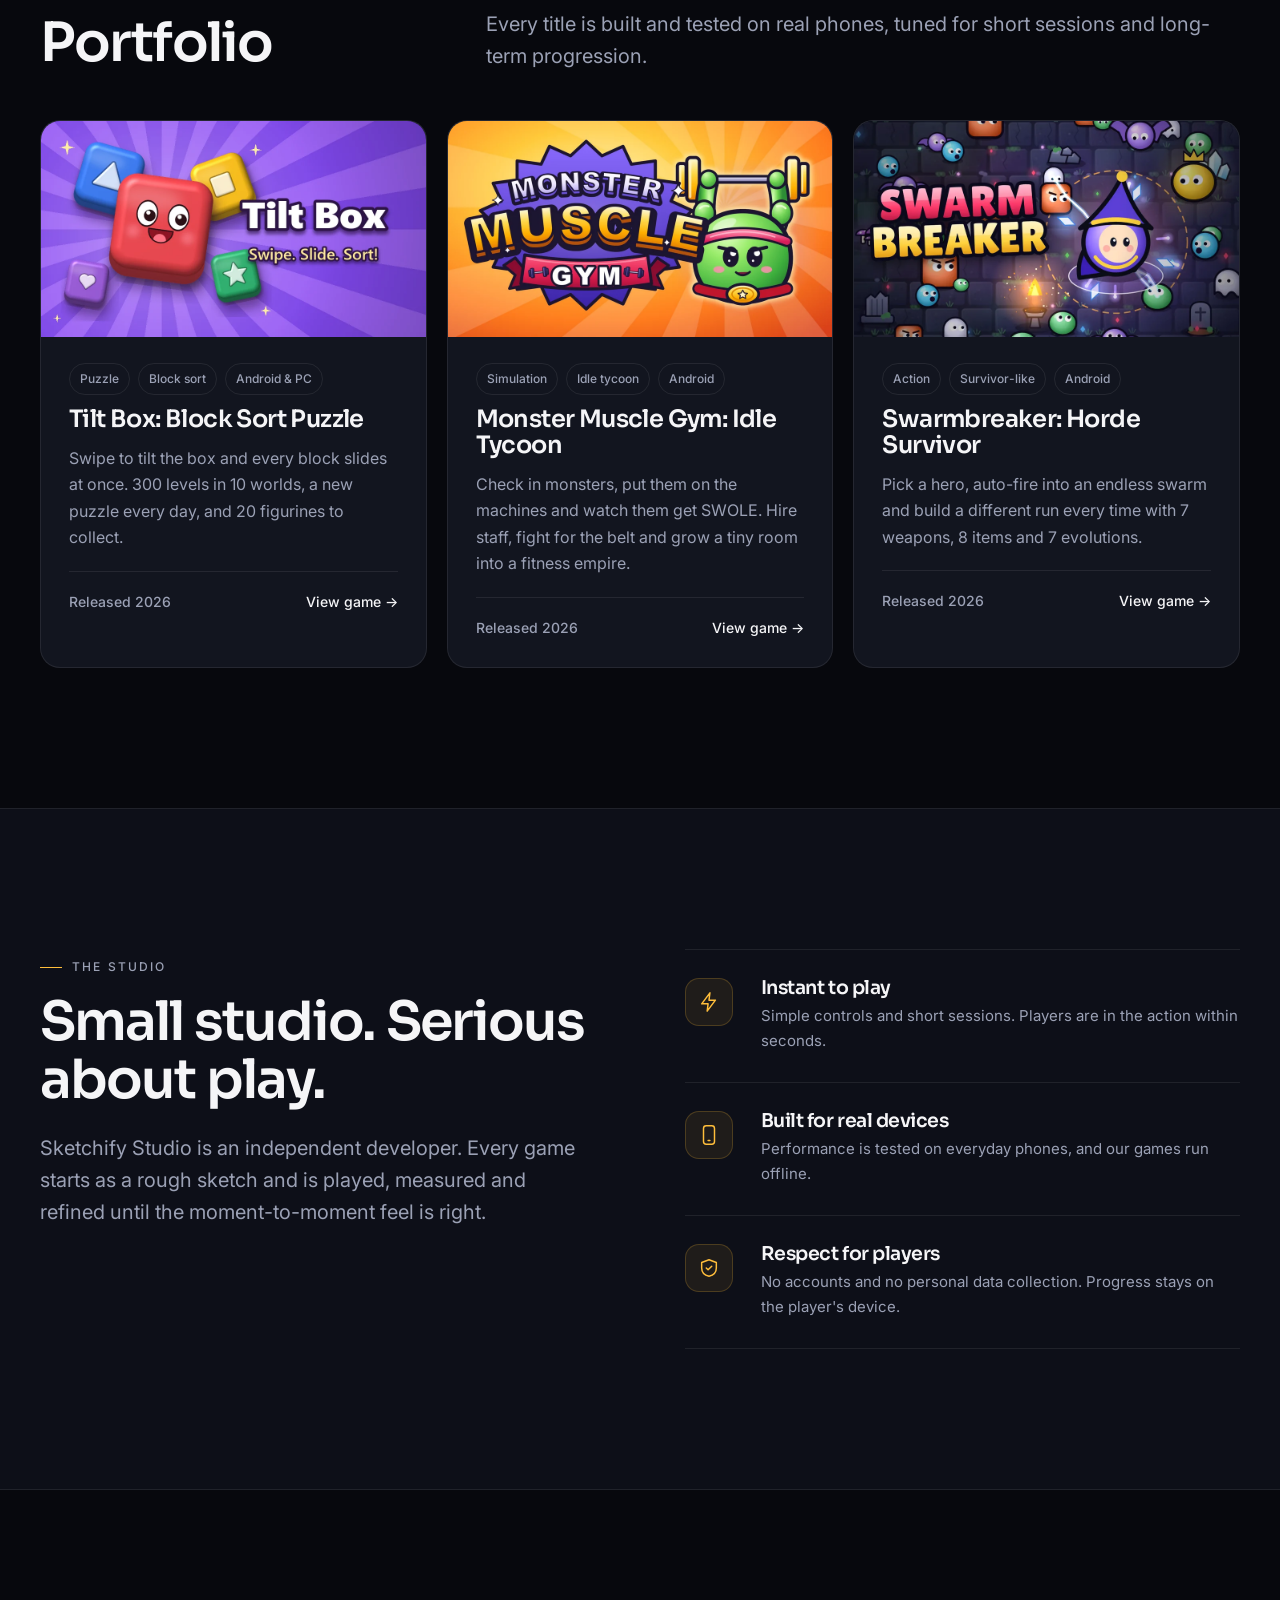
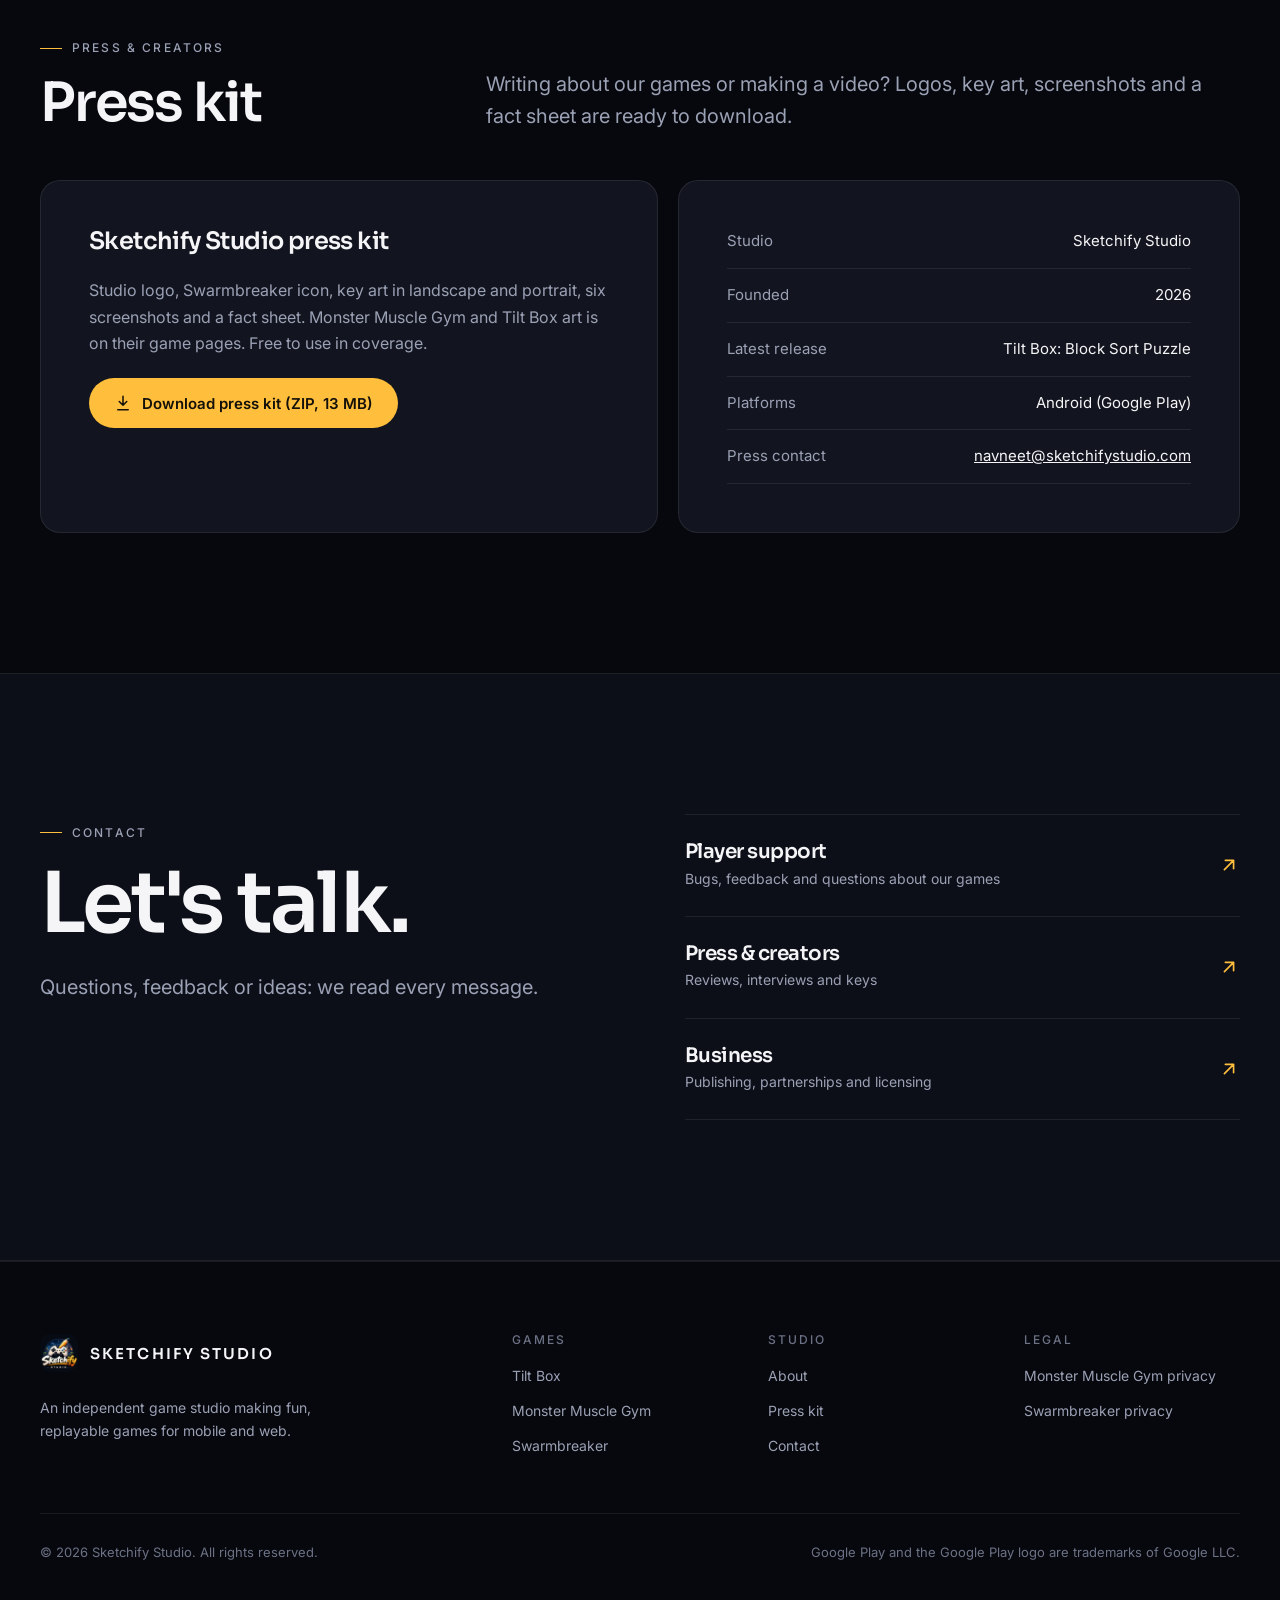
==== commit b9bd51c9: "Tilt Box is live: game page, featured on home, three-game row, links and sitemap Co-Authored-By: Cla" ====
--- a/index.html
+++ b/index.html
@@ -4,7 +4,7 @@
 <meta charset="utf-8">
 <meta name="viewport" content="width=device-width,initial-scale=1">
 <title>Sketchify Studio · Independent Game Studio</title>
-<meta name="description" content="Sketchify Studio is an independent game studio making fun, replayable games for mobile and web. Play Monster Muscle Gym: Idle Tycoon and Swarmbreaker: Horde Survivor, out now on Google Play.">
+<meta name="description" content="Sketchify Studio is an independent game studio making fun, replayable games for mobile and web. Play Tilt Box, Monster Muscle Gym and Swarmbreaker, out now on Google Play.">
 <meta name="theme-color" content="#07080d">
 <meta name="color-scheme" content="dark">
 <link rel="canonical" href="https://sketchifystudio.com/">
@@ -15,7 +15,7 @@
 <meta property="og:type" content="website">
 <meta property="og:site_name" content="Sketchify Studio">
 <meta property="og:title" content="Sketchify Studio · Independent Game Studio">
-<meta property="og:description" content="Fun, replayable games for mobile and web. Monster Muscle Gym and Swarmbreaker are out now on Google Play.">
+<meta property="og:description" content="Fun, replayable games for mobile and web. Tilt Box, Monster Muscle Gym and Swarmbreaker are out now on Google Play.">
 <meta property="og:image" content="https://sketchifystudio.com/assets/img/og-image.jpg">
 <meta name="twitter:card" content="summary_large_image">
 
@@ -80,24 +80,24 @@
       </div>
 
       <div class="feature reveal">
-        <img class="feature__art" src="assets/img/monster-gym-hero-art.webp" alt="" width="1020" height="1080">
+        <img class="feature__art" src="assets/img/tilt-box-hero-art.webp" alt="" width="1020" height="1080">
         <div class="feature__body">
           <span class="pill"><i></i>New on Google Play</span>
-          <h2>Monster Muscle Gym: Idle Tycoon</h2>
-          <p class="muted">Run the buffest gym in town, where every member is a monster. Train them SWOLE, hire staff, win the belt and open new gyms around the world.</p>
+          <h2>Tilt Box: Block Sort Puzzle</h2>
+          <p class="muted">Swipe to tilt the box and every block slides at once. Sort each one into its colour across 300 levels, 10 worlds and a new puzzle every day.</p>
           <div class="feature__actions">
-            <a class="store" href="https://play.google.com/store/apps/details?id=com.navneet.monstergym" target="_blank" rel="noopener">
+            <a class="store" href="https://play.google.com/store/apps/details?id=com.navneet.tiltbox" target="_blank" rel="noopener">
               <svg viewBox="0 0 24 24" aria-hidden="true"><path fill="#00d7fe" d="M3.6 1.8 13.4 12 3.6 22.2c-.4-.2-.6-.6-.6-1.1V2.9c0-.5.2-.9.6-1.1Z"/><path fill="#ffce00" d="m16.8 8.6 3.3 1.9c1.2.7 1.2 2.3 0 3l-3.3 1.9L13.4 12l3.4-3.4Z"/><path fill="#00f076" d="M3.6 1.8c.4-.2.9-.2 1.4.1l11.8 6.7-3.4 3.4L3.6 1.8Z"/><path fill="#f63448" d="m13.4 12 3.4 3.4L5 22.1c-.5.3-1 .3-1.4.1L13.4 12Z"/></svg>
               <span><small>Get it on</small>Google Play</span>
             </a>
-            <a class="btn btn--outline" style="height:56px;border-radius:14px" href="monster-gym/">View game</a>
+            <a class="btn btn--outline" style="height:56px;border-radius:14px" href="tilt-box/">View game</a>
           </div>
         </div>
       </div>
 
       <dl class="facts reveal">
         <div><dt>Founded</dt><dd>2026</dd></div>
-        <div><dt>Games</dt><dd>2 on Google Play</dd></div>
+        <div><dt>Games</dt><dd>3 on Google Play</dd></div>
         <div><dt>Platforms</dt><dd>Android &amp; Web</dd></div>
         <div><dt>Model</dt><dd>Free to play</dd></div>
       </dl>
@@ -115,7 +115,17 @@
         <p class="lead">Every title is built and tested on real phones, tuned for short sessions and long-term progression.</p>
       </div>
 
-      <div class="games">
+      <div class="games games--3">
+        <a class="card reveal" href="tilt-box/">
+          <div class="card__media"><img src="assets/img/tilt-box-keyart-960.webp" alt="Tilt Box key art: a smiling red block with blue, yellow and green blocks" loading="lazy" width="960" height="540"></div>
+          <div class="card__body">
+            <div class="card__meta"><span class="chip">Puzzle</span><span class="chip">Block sort</span><span class="chip">Android &amp; PC</span></div>
+            <h3>Tilt Box: Block Sort Puzzle</h3>
+            <p class="muted">Swipe to tilt the box and every block slides at once. 300 levels in 10 worlds, a new puzzle every day, and 20 figurines to collect.</p>
+            <div class="card__foot"><span class="muted">Released 2026</span><span>View game →</span></div>
+          </div>
+        </a>
+
         <a class="card reveal" href="monster-gym/">
           <div class="card__media"><img src="assets/img/monster-gym-keyart-960.webp" alt="Monster Muscle Gym key art: a green monster lifting a golden barbell" loading="lazy" width="960" height="540"></div>
           <div class="card__body">
@@ -177,7 +187,7 @@
       <div class="press">
         <div class="press__panel reveal">
           <h3>Sketchify Studio press kit</h3>
-          <p class="muted">Studio logo, Swarmbreaker icon, key art in landscape and portrait, six screenshots and a fact sheet. Monster Muscle Gym art is on its game page. Free to use in coverage.</p>
+          <p class="muted">Studio logo, Swarmbreaker icon, key art in landscape and portrait, six screenshots and a fact sheet. Monster Muscle Gym and Tilt Box art is on their game pages. Free to use in coverage.</p>
           <div><a class="btn btn--primary" href="press/sketchify-studio-press-kit.zip" download>
             <svg viewBox="0 0 24 24" fill="none" stroke="currentColor" stroke-width="2" stroke-linecap="round" stroke-linejoin="round"><path d="M12 3v12M7 10l5 5 5-5M5 21h14"/></svg>
             Download press kit (ZIP, 13 MB)</a></div>
@@ -186,7 +196,7 @@
           <ul class="press__list">
             <li><span>Studio</span><span>Sketchify Studio</span></li>
             <li><span>Founded</span><span>2026</span></li>
-            <li><span>Latest release</span><span>Monster Muscle Gym: Idle Tycoon</span></li>
+            <li><span>Latest release</span><span>Tilt Box: Block Sort Puzzle</span></li>
             <li><span>Platforms</span><span>Android (Google Play)</span></li>
             <li><span>Press contact</span><span><a href="mailto:navneet@sketchifystudio.com?subject=Press%20enquiry">navneet@sketchifystudio.com</a></span></li>
           </ul>
@@ -229,7 +239,7 @@
         <a class="brand" href="./"><img src="assets/img/sketchify-logo.webp" alt="" width="38" height="38"><span>Sketchify Studio</span></a>
         <p>An independent game studio making fun, replayable games for mobile and web.</p>
       </div>
-      <div><h4>Games</h4><ul><li><a href="monster-gym/">Monster Muscle Gym</a></li><li><a href="swarmbreaker/">Swarmbreaker</a></li></ul></div>
+      <div><h4>Games</h4><ul><li><a href="tilt-box/">Tilt Box</a></li><li><a href="monster-gym/">Monster Muscle Gym</a></li><li><a href="swarmbreaker/">Swarmbreaker</a></li></ul></div>
       <div><h4>Studio</h4><ul><li><a href="#studio">About</a></li><li><a href="#press">Press kit</a></li><li><a href="#contact">Contact</a></li></ul></div>
       <div><h4>Legal</h4><ul><li><a href="monster-gym/privacy.html">Monster Muscle Gym privacy</a></li><li><a href="swarmbreaker/privacy.html">Swarmbreaker privacy</a></li></ul></div>
     </div>
--- a/assets/site.css
+++ b/assets/site.css
@@ -109,6 +109,7 @@
 
 /* Games grid */
 .games { display: grid; grid-template-columns: 1.6fr 1fr; gap: 20px; }
+.games--3 { grid-template-columns: repeat(3, 1fr); }
 .card { position: relative; display: flex; flex-direction: column; border-radius: var(--radius); background: var(--surface); border: 1px solid var(--line); overflow: hidden; text-decoration: none; transition: border-color .25s, transform .35s var(--ease); }
 a.card:hover { border-color: var(--line-strong); transform: translateY(-4px); }
 .card__media { aspect-ratio: 16 / 9; overflow: hidden; background: #000; }
